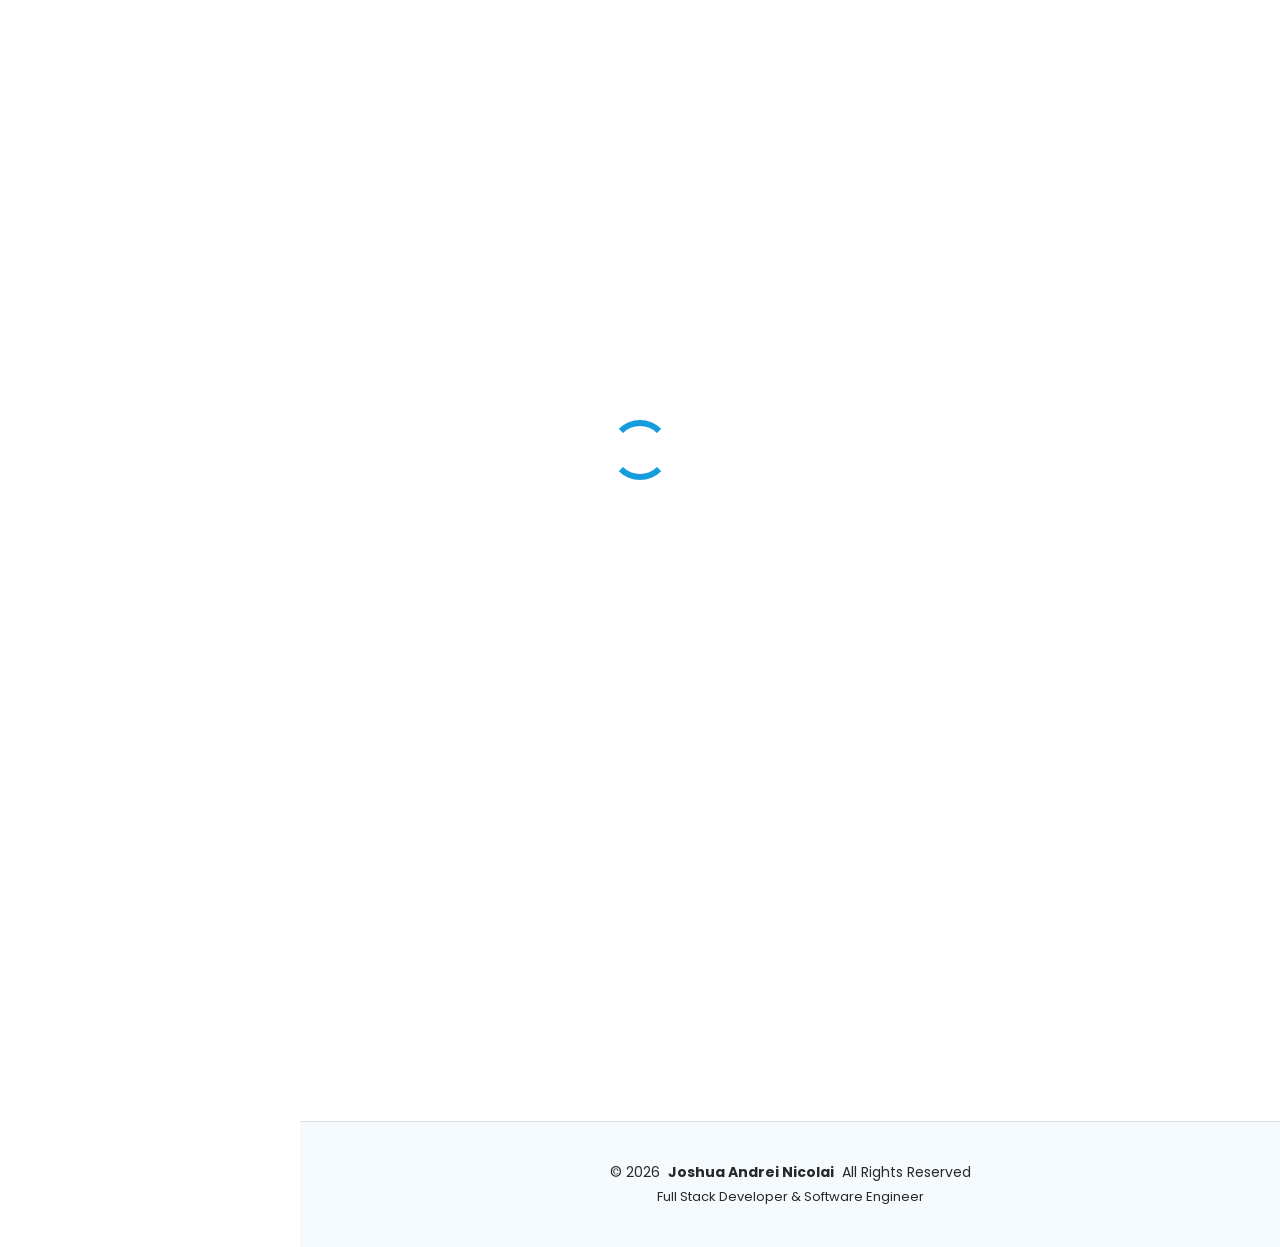
==== portfolio-details-iras.html @ b9ccacca "Adjustment for Portfolio page" ====
<!DOCTYPE html>
<html lang="en">

<head>
  <meta charset="utf-8">
  <meta content="width=device-width, initial-scale=1.0" name="viewport">
  <title>Portfolio Details - IRAS (Software Engineer)</title>
  <meta content="" name="description">
  <meta content="" name="keywords">

  <!-- Favicons -->
  <link href="Content/assets/img/favicon.png" rel="icon">
  <link href="Content/assets/img/apple-touch-icon.png" rel="apple-touch-icon">

  <!-- Fonts -->
  <link href="https://fonts.googleapis.com" rel="preconnect">
  <link href="https://fonts.gstatic.com" rel="preconnect" crossorigin>
  <link href="https://fonts.googleapis.com/css2?family=Roboto:ital,wght@0,100;0,300;0,400;0,500;0,700;0,900;1,100;1,300;1,400;1,500;1,700;1,900&family=Poppins:ital,wght@0,100;0,200;0,300;0,400;0,500;0,600;0,700;0,800;0,900;1,100;1,200;1,300;1,400;1,500;1,600;1,700;1,800;1,900&family=Raleway:ital,wght@0,100;0,200;0,300;0,400;0,500;0,600;0,700;0,800;0,900;1,100;1,200;1,300;1,400;1,500;1,600;1,700;1,800;1,900&display=swap" rel="stylesheet">

  <!-- Vendor CSS Files -->
  <link href="Content/assets/vendor/bootstrap/css/bootstrap.min.css" rel="stylesheet">
  <link href="Content/assets/vendor/bootstrap-icons/bootstrap-icons.css" rel="stylesheet">
  <link href="Content/assets/vendor/aos/aos.css" rel="stylesheet">
  <link href="Content/assets/vendor/glightbox/css/glightbox.min.css" rel="stylesheet">
  <link href="Content/assets/vendor/swiper/swiper-bundle.min.css" rel="stylesheet">

  <!-- Main CSS File -->
  <link href="Content/assets/css/main.css" rel="stylesheet">
</head>

<body class="portfolio-details-page">

  <header id="header" class="header dark-background d-flex flex-column">
    <i class="header-toggle d-xl-none bi bi-list"></i>

    <div class="profile-img">
      <img src="Content/assets/img/my-profile-img.jpg" alt="" class="img-fluid rounded-circle">
    </div>

    <a href="index.html" class="logo d-flex align-items-center justify-content-center">
      <h1 class="sitename">Joshua Dotillos</h1>
    </a>

    <div class="social-links text-center">
      <a href="https://github.com/joshuadotillos" class="github"><i class="bi bi-github"></i></a>
      <a href="https://www.linkedin.com/in/joshuadotillos/" class="linkedin"><i class="bi bi-linkedin"></i></a>
    </div>

    <nav id="navmenu" class="navmenu">
      <ul>
        <li><a href="#hero" class="active"><i class="bi bi-house navicon"></i>Home</a></li>
        <li><a href="#about"><i class="bi bi-person navicon"></i> About</a></li>
        <li><a href="#resume"><i class="bi bi-file-earmark-text navicon"></i> Resume</a></li>
        <li><a href="#portfolio"><i class="bi bi-images navicon"></i> Portfolio</a></li>
        <li><a href="#services"><i class="bi bi-hdd-stack navicon"></i> Services</a></li>
        <li><a href="#contact"><i class="bi bi-envelope navicon"></i> Contact</a></li>
      </ul>
    </nav>
  </header>

  <main class="main">

    <!-- Page Title -->
    <div class="page-title dark-background">
      <div class="container d-lg-flex justify-content-between align-items-center">
        <h1 class="mb-2 mb-lg-0">Portfolio Details</h1>
        <nav class="breadcrumbs">
          <ol>
            <li><a href="index.html">Home</a></li>
            <li class="current">Portfolio Details</li>
          </ol>
        </nav>
      </div>
    </div>
    <!-- End Page Title -->

    <!-- Portfolio Details Section -->
    <section id="portfolio-details" class="portfolio-details section">

      <div class="container" data-aos="fade-up" data-aos-delay="100">

        <div class="row gy-4">

          <div class="col-lg-8">
            <div class="portfolio-details-slider swiper init-swiper">

              <script type="application/json" class="swiper-config">
                {
                  "loop": true,
                  "speed": 600,
                  "autoplay": {
                    "delay": 5000
                  },
                  "slidesPerView": "auto",
                  "pagination": {
                    "el": ".swiper-pagination",
                    "type": "bullets",
                    "clickable": true
                  }
                }
              </script>

              <div class="swiper-wrapper align-items-center">

                <div class="swiper-slide">
                  <img src="Content/assets/img/portfolio/iras-website.png" alt="">
                </div>

                <div class="swiper-slide">
                  <img src="Content/assets/img/portfolio/iras-api.jpeg" alt="">
                </div>

              </div>
              <div class="swiper-pagination"></div>
            </div>
          </div>

          <div class="col-lg-4">
            <div class="portfolio-info" data-aos="fade-up" data-aos-delay="200">
              <h3>Project information</h3>
              <ul>
                <li><strong>Category</strong>: Backend Development</li>
                <li><strong>Client</strong>: Inland Revenue Authority of Singapore (IRAS)</li>
                <li><strong>Project date</strong>: 2026</li>
                <li><strong>Technologies</strong>: C# .NET, ASP.NET MVC, REST APIs, Postman, SQL Server, Azure</li>
                <li><strong>Role</strong>: Software Engineer</li>
              </ul>
            </div>
            <div class="portfolio-description" data-aos="fade-up" data-aos-delay="300">
              <h2>IRAS Tax Administration Platform</h2>
              <p>
                Developed and maintained backend services for the Inland Revenue Authority of Singapore (IRAS) tax administration platform. Worked primarily on C# and 
                .NET backend development, RESTful API implementation, SQL database operations, and integrations supporting enterprise application functionality.
                <br><br>
                Collaborated with developers, testers, and project stakeholders to troubleshoot issues, implement enhancements, 
                perform API testing using Postman, and deliver reliable backend services.
              </p>
            </div>
          </div>
        </div>
      </div>
    </section>
    <!-- End Portfolio Details Section -->

  </main>

  <footer id="footer" class="footer position-relative light-background">

    <div class="container">
      <div class="copyright text-center">
        <p>
          © 2026 <strong class="px-1 sitename">Joshua Andrei Nicolai</strong>
          <span>All Rights Reserved</span>
        </p>
      </div>

      <div class="credits">
        Full Stack Developer &amp; Software Engineer
      </div>
    </div>

  </footer>

  <!-- Scroll Top -->
  <a href="#" id="scroll-top" class="scroll-top d-flex align-items-center justify-content-center"><i class="bi bi-arrow-up-short"></i></a>

  <!-- Preloader -->
  <div id="preloader"></div>

  <!-- Vendor JS Files -->
  <script src="Content/assets/vendor/bootstrap/js/bootstrap.bundle.min.js"></script>
  <script src="Content/assets/vendor/php-email-form/validate.js"></script>
  <script src="Content/assets/vendor/aos/aos.js"></script>
  <script src="Content/assets/vendor/typed.js/typed.umd.js"></script>
  <script src="Content/assets/vendor/purecounter/purecounter_vanilla.js"></script>
  <script src="Content/assets/vendor/waypoints/noframework.waypoints.js"></script>
  <script src="Content/assets/vendor/glightbox/js/glightbox.min.js"></script>
  <script src="Content/assets/vendor/imagesloaded/imagesloaded.pkgd.min.js"></script>
  <script src="Content/assets/vendor/isotope-layout/isotope.pkgd.min.js"></script>
  <script src="Content/assets/vendor/swiper/swiper-bundle.min.js"></script>

  <!-- Main JS File -->
  <script src="Content/assets/js/main.js"></script>

</body>

</html>
---- Content/assets/css/main.css ----
/* Fonts */
:root {
  --default-font: "Poppins", "Roboto",  system-ui, -apple-system, "Segoe UI", Roboto, "Helvetica Neue", Arial, "Noto Sans", "Liberation Sans", sans-serif, "Apple Color Emoji", "Segoe UI Emoji", "Segoe UI Symbol", "Noto Color Emoji";
  --heading-font: "Raleway",  sans-serif;
  --nav-font: "Poppins",  sans-serif;
}

/* Root Colors */
:root { 
  --background-color: #ffffff;
  --default-color: #272829;
  --heading-color: #050d18;
  --accent-color: #149ddd;
  --surface-color: #ffffff;
  --contrast-color: #ffffff;
}

/* Nav Menu Colors */
:root {
  --nav-color: #a8a9b4;
  --nav-hover-color: #ffffff;
  --nav-mobile-background-color: #040b14;
  --nav-dropdown-background-color: #040b14;
  --nav-dropdown-color: #a8a9b4;
  --nav-dropdown-hover-color: #ffffff;
}

.light-background {
  --background-color: #f4fafd;
  --surface-color: #ffffff;
}

.dark-background {
  --background-color: #040b14;
  --default-color: #ffffff;
  --heading-color: #ffffff;
  --surface-color: #151f2b;
  --contrast-color: #ffffff;
}

/* Smooth scroll */
:root {
  scroll-behavior: smooth;
}

/*--------------------------------------------------------------
# General Styling & Shared Classes
--------------------------------------------------------------*/
body {
  color: var(--default-color);
  background-color: var(--background-color);
  font-family: var(--default-font);
}

a {
  color: var(--accent-color);
  text-decoration: none;
  transition: 0.3s;
}

a:hover {
  color: color-mix(in srgb, var(--accent-color), transparent 25%);
  text-decoration: none;
}

h1,
h2,
h3,
h4,
h5,
h6 {
  color: var(--heading-color);
  font-family: var(--heading-font);
}

/* PHP Email Form Messages
------------------------------*/
.php-email-form .error-message {
  display: none;
  background: #df1529;
  color: #ffffff;
  text-align: left;
  padding: 15px;
  margin-bottom: 24px;
  font-weight: 600;
}

.php-email-form .sent-message {
  display: none;
  color: #ffffff;
  background: #059652;
  text-align: center;
  padding: 15px;
  margin-bottom: 24px;
  font-weight: 600;
}

.php-email-form .loading {
  display: none;
  background: var(--surface-color);
  text-align: center;
  padding: 15px;
  margin-bottom: 24px;
}

.php-email-form .loading:before {
  content: "";
  display: inline-block;
  border-radius: 50%;
  width: 24px;
  height: 24px;
  margin: 0 10px -6px 0;
  border: 3px solid var(--accent-color);
  border-top-color: var(--surface-color);
  animation: php-email-form-loading 1s linear infinite;
}

@keyframes php-email-form-loading {
  0% {
    transform: rotate(0deg);
  }

  100% {
    transform: rotate(360deg);
  }
}

/*--------------------------------------------------------------
# Global Header
--------------------------------------------------------------*/
.header {
  color: var(--default-color);
  background-color: var(--background-color);
  position: fixed;
  top: 0;
  left: 0;
  bottom: 0;
  padding: 0 15px;
  width: 300px;
  transition: all ease-in-out 0.3s;
  overflow-y: auto;
  z-index: 997;
  border-right: 1px solid color-mix(in srgb, var(--default-color), transparent 90%);
}

.header .profile-img img {
  margin: 15px auto;
  display: block;
  width: 120px;
  border: 8px solid color-mix(in srgb, var(--default-color), transparent 85%);
}

.header .logo {
  line-height: 1;
  margin-bottom: 15px;
}

.header .logo img {
  max-height: 32px;
  margin-right: 8px;
}

.header .logo h1 {
  font-size: 24px;
  margin: 0;
  font-weight: 700;
  color: var(--heading-color);
}

.header .social-links {
  margin: 0 0 20px 0;
}

.header .social-links a {
  font-size: 16px;
  display: inline-flex;
  align-items: center;
  justify-content: center;
  background: color-mix(in srgb, var(--default-color), transparent 90%);
  color: var(--default-color);
  margin: 0 2px;
  border-radius: 50%;
  text-align: center;
  width: 40px;
  height: 40px;
  transition: 0.3s;
}

.header .social-links a:hover {
  color: var(--contrast-color);
  background: var(--accent-color);
}

@media (min-width: 1200px) {

  .header~main,
  .header~#footer {
    margin-left: 300px;
  }
}

@media (max-width: 1199px) {
  .header {
    left: -100%;
  }
}

.header.header-show {
  left: 0;
}

.header .header-toggle {
  color: var(--contrast-color);
  background-color: var(--accent-color);
  font-size: 22px;
  display: flex;
  align-items: center;
  justify-content: center;
  width: 40px;
  height: 40px;
  border-radius: 50%;
  cursor: pointer;
  position: fixed;
  top: 15px;
  right: 15px;
  z-index: 9999;
  transition: background-color 0.3s;
}

.header .header-toggle:hover {
  color: var(--contrast-color);
  background-color: color-mix(in srgb, var(--accent-color) 90%, white 15%);
}

/*--------------------------------------------------------------
# Navigation Menu
--------------------------------------------------------------*/
.mobile-nav-toggle {
  display: none;
}

.navmenu {
  padding: 0;
  z-index: 9997;
}

.navmenu ul {
  list-style: none;
  padding: 0 0 20px 0;
  margin: 0;
}

.navmenu a,
.navmenu a:focus {
  color: var(--nav-color);
  padding: 15px 10px;
  font-family: var(--nav-font);
  font-size: 16px;
  font-weight: 400;
  display: flex;
  align-items: center;
  white-space: nowrap;
  transition: 0.3s;
  width: 100%;
}

.navmenu a .navicon,
.navmenu a:focus .navicon {
  font-size: 20px;
  margin-right: 10px;
}

.navmenu a .toggle-dropdown,
.navmenu a:focus .toggle-dropdown {
  font-size: 12px;
  line-height: 0;
  margin-left: auto;
  width: 30px;
  height: 30px;
  display: flex;
  align-items: center;
  justify-content: center;
  border-radius: 50%;
  transition: 0.3s;
  flex-shrink: 0;
  background-color: color-mix(in srgb, var(--accent-color), transparent 90%);
}

.navmenu a .toggle-dropdown:hover,
.navmenu a:focus .toggle-dropdown:hover {
  background-color: var(--accent-color);
  color: var(--contrast-color);
}

.navmenu a:hover,
.navmenu .active,
.navmenu .active:focus {
  color: var(--nav-hover-color);
}

.navmenu a:hover .navicon,
.navmenu .active .navicon,
.navmenu .active:focus .navicon {
  color: var(--accent-color);
}

.navmenu .active .toggle-dropdown,
.navmenu .active:focus .toggle-dropdown {
  background-color: var(--accent-color);
  color: var(--contrast-color);
  transform: rotate(180deg);
}

.navmenu .dropdown {
  display: block;
}

.navmenu .dropdown a,
.navmenu .dropdown a:focus {
  color: --nav-dropdown-color;
}

.navmenu .dropdown a:hover,
.navmenu .dropdown .active,
.navmenu .dropdown .active:focus {
  color: var(--nav-dropdown-hover-color);
}

.navmenu .dropdown ul {
  position: static;
  display: none;
  z-index: 99;
  padding: 5px 10px;
  margin: 5px 10px;
  background-color: var(--nav-dropdown-background-color);
  border: 1px solid color-mix(in srgb, var(--default-color), transparent 90%);
  box-shadow: none;
  transition: all 0.5s ease-in-out;
}

.navmenu .dropdown ul ul {
  background-color: rgba(33, 37, 41, 0.1);
}

.navmenu .dropdown>.dropdown-active {
  display: block;
  background-color: rgba(33, 37, 41, 0.03);
}

/*--------------------------------------------------------------
# Global Footer
--------------------------------------------------------------*/
.footer {
  color: var(--default-color);
  background-color: var(--background-color);
  font-size: 14px;
  padding: 40px 0;
  position: relative;
  border-top: 1px solid color-mix(in srgb, var(--default-color), transparent 90%);
}

.footer .copyright p {
  margin-bottom: 0;
}

.footer .credits {
  margin-top: 4px;
  font-size: 13px;
  text-align: center;
}

/*--------------------------------------------------------------
# Preloader
--------------------------------------------------------------*/
#preloader {
  position: fixed;
  inset: 0;
  z-index: 999999;
  overflow: hidden;
  background: var(--background-color);
  transition: all 0.6s ease-out;
}

#preloader:before {
  content: "";
  position: fixed;
  top: calc(50% - 30px);
  left: calc(50% - 30px);
  border: 6px solid #ffffff;
  border-color: var(--accent-color) transparent var(--accent-color) transparent;
  border-radius: 50%;
  width: 60px;
  height: 60px;
  animation: animate-preloader 1.5s linear infinite;
}

@keyframes animate-preloader {
  0% {
    transform: rotate(0deg);
  }

  100% {
    transform: rotate(360deg);
  }
}

/*--------------------------------------------------------------
# Scroll Top Button
--------------------------------------------------------------*/
.scroll-top {
  position: fixed;
  visibility: hidden;
  opacity: 0;
  right: 15px;
  bottom: -15px;
  z-index: 99999;
  background-color: var(--accent-color);
  width: 44px;
  height: 44px;
  border-radius: 50px;
  transition: all 0.4s;
}

.scroll-top i {
  font-size: 24px;
  color: var(--contrast-color);
  line-height: 0;
}

.scroll-top:hover {
  background-color: color-mix(in srgb, var(--accent-color), transparent 20%);
  color: var(--contrast-color);
}

.scroll-top.active {
  visibility: visible;
  opacity: 1;
  bottom: 15px;
}

/*--------------------------------------------------------------
# Disable aos animation delay on mobile devices
--------------------------------------------------------------*/
@media screen and (max-width: 768px) {
  [data-aos-delay] {
    transition-delay: 0 !important;
  }
}

/*--------------------------------------------------------------
# Global Page Titles & Breadcrumbs
--------------------------------------------------------------*/
.page-title {
  color: var(--default-color);
  background-color: var(--background-color);
  padding: 25px 0;
  position: relative;
}

.page-title h1 {
  font-size: 24px;
  font-weight: 700;
}

.page-title .breadcrumbs ol {
  display: flex;
  flex-wrap: wrap;
  list-style: none;
  padding: 0;
  margin: 0;
  font-size: 14px;
  font-weight: 400;
}

.page-title .breadcrumbs ol li+li {
  padding-left: 10px;
}

.page-title .breadcrumbs ol li+li::before {
  content: "/";
  display: inline-block;
  padding-right: 10px;
  color: color-mix(in srgb, var(--default-color), transparent 70%);
}

/*--------------------------------------------------------------
# Global Sections
--------------------------------------------------------------*/
section,
.section {
  color: var(--default-color);
  background-color: var(--background-color);
  padding: 60px 0;
  overflow: clip;
}

/*--------------------------------------------------------------
# Global Section Titles
--------------------------------------------------------------*/
.section-title {
  padding-bottom: 60px;
  position: relative;
}

.section-title h2 {
  font-size: 32px;
  font-weight: 700;
  margin-bottom: 20px;
  padding-bottom: 20px;
  position: relative;
}

.section-title h2:after {
  content: "";
  position: absolute;
  display: block;
  width: 50px;
  height: 3px;
  background: var(--accent-color);
  left: 0;
  bottom: 0;
}

.section-title p {
  margin-bottom: 0;
}

/*--------------------------------------------------------------
# Hero Section
--------------------------------------------------------------*/
.hero {
  width: 100%;
  min-height: 100vh;
  position: relative;
  padding: 80px 0;
  display: flex;
  align-items: center;
  justify-content: center;
}

.hero img {
  position: absolute;
  inset: 0;
  display: block;
  width: 100%;
  height: 100%;
  object-fit: cover;
  z-index: 1;
}

.hero:before {
  content: "";
  background: color-mix(in srgb, var(--background-color), transparent 70%);
  position: absolute;
  inset: 0;
  z-index: 2;
}

.hero .container {
  position: relative;
  z-index: 3;
}

.hero h2 {
  margin: 0;
  font-size: 64px;
  font-weight: 700;
}

.hero p {
  margin: 5px 0 0 0;
  font-size: 26px;
}

.hero p span {
  letter-spacing: 1px;
  border-bottom: 2px solid var(--accent-color);
}

.hero .social-links {
  margin-top: 25px;
}

.hero .social-links a {
  font-size: 24px;
  display: inline-block;
  color: color-mix(in srgb, var(--default-color), transparent 50%);
  line-height: 1;
  margin-right: 20px;
  transition: 0.3s;
}

.hero .social-links a:hover {
  color: var(--accent-color);
}

@media (max-width: 768px) {
  .hero h2 {
    font-size: 32px;
  }

  .hero p {
    font-size: 20px;
  }
}

/*--------------------------------------------------------------
# About Section
--------------------------------------------------------------*/
.about .content h2 {
  font-weight: 700;
  font-size: 24px;
}

.about .content ul {
  list-style: none;
  padding: 0;
}

.about .content ul li {
  margin-bottom: 20px;
  display: flex;
  align-items: center;
}

.about .content ul strong {
  margin-right: 10px;
}

.about .content ul i {
  font-size: 16px;
  margin-right: 5px;
  color: var(--accent-color);
  line-height: 0;
}

/*--------------------------------------------------------------
# Stats Section
--------------------------------------------------------------*/
.stats .stats-item {
  padding: 30px;
  width: 100%;
}

.stats .stats-item i {
  color: var(--accent-color);
  display: block;
  font-size: 44px;
  float: left;
  line-height: 0;
}

.stats .stats-item .purecounter {
  color: var(--heading-color);
  font-size: 48px;
  line-height: 40px;
  display: block;
  font-weight: 700;
  margin-left: 60px;
}

.stats-item .purecounter::after {
    content: "+";
    margin-left: 2px;
}

.stats .stats-item p {
  color: color-mix(in srgb, var(--default-color), transparent 40%);
  padding: 15px 0 0 0;
  margin: 0 0 0 60px;
  font-family: var(--heading-font);
  font-size: 14px;
  font-family: 'Poppins';
}

/*--------------------------------------------------------------
# Skills Section
--------------------------------------------------------------*/
.skills .progress {
  height: 60px;
  display: block;
  background: none;
  border-radius: 0;
}

.skills .progress .skill {
  color: var(--heading-color);
  padding: 0;
  margin: 0 0 6px 0;
  text-transform: uppercase;
  display: block;
  font-weight: 600;
  font-family: var(--heading-font);
}

.skills .progress .skill .val {
  float: right;
  font-style: normal;
}

.skills .progress-bar-wrap {
  background: color-mix(in srgb, var(--default-color), transparent 90%);
  height: 10px;
}

.skills .progress-bar {
  width: 1px;
  height: 10px;
  transition: 0.9s;
  background-color: var(--accent-color);
}

/*--------------------------------------------------------------
# Resume Section
--------------------------------------------------------------*/
.resume .resume-title {
  color: var(--heading-color);
  font-size: 26px;
  font-weight: 700;
  margin-top: 20px;
  margin-bottom: 20px;
}

.resume .resume-item {
  padding: 0 0 20px 20px;
  margin-top: -2px;
  border-left: 2px solid var(--accent-color);
  position: relative;
}

.resume .resume-item h4 {
  line-height: 18px;
  font-size: 18px;
  font-weight: 600;
  text-transform: uppercase;
  color: color-mix(in srgb, var(--default-color), transparent 20%);
  margin-bottom: 10px;
}

.resume .resume-item h5 {
  font-size: 16px;
  padding: 5px 15px;
  display: inline-block;
  font-weight: 600;
  margin-bottom: 10px;
}

.resume .resume-item ul {
  padding-left: 20px;
}

.resume .resume-item ul li {
  padding-bottom: 10px;
}

.resume .resume-item:last-child {
  padding-bottom: 0;
}

.resume .resume-item::before {
  content: "";
  position: absolute;
  width: 16px;
  height: 16px;
  border-radius: 50px;
  left: -9px;
  top: 0;
  background: var(--background-color);
  border: 2px solid var(--accent-color);
}

/*--------------------------------------------------------------
# Portfolio Section
--------------------------------------------------------------*/
.portfolio .portfolio-filters {
  padding: 0;
  margin: 0 auto 20px auto;
  list-style: none;
  text-align: center;
}

.portfolio .portfolio-filters li {
  cursor: pointer;
  display: inline-block;
  padding: 0;
  font-size: 14px;
  font-weight: 400;
  margin: 0 10px;
  line-height: 1;
  text-transform: uppercase;
  margin-bottom: 10px;
  transition: all 0.3s ease-in-out;
}

.portfolio .portfolio-filters li:hover,
.portfolio .portfolio-filters li.filter-active {
  color: var(--accent-color);
}

.portfolio .portfolio-filters li:first-child {
  margin-left: 0;
}

.portfolio .portfolio-filters li:last-child {
  margin-right: 0;
}

@media (max-width: 575px) {
  .portfolio .portfolio-filters li {
    font-size: 14px;
    margin: 0 5px;
  }
}

.portfolio .portfolio-content {
  position: relative;
  overflow: hidden;
}

.portfolio .portfolio-content img {
  transition: 0.3s;
}

.portfolio .portfolio-content .portfolio-info {
  opacity: 0;
  position: absolute;
  inset: 0;
  z-index: 3;
  transition: all ease-in-out 0.3s;
  background: rgba(0, 0, 0, 0.6);
  padding: 15px;
}

.portfolio .portfolio-content .portfolio-info h4 {
  font-size: 14px;
  padding: 5px 10px;
  font-weight: 400;
  color: #ffffff;
  display: inline-block;
  background-color: var(--accent-color);
  font-family: 'Poppins';
}

.portfolio .portfolio-content .portfolio-info p {
  position: absolute;
  bottom: 10px;
  text-align: center;
  display: inline-block;
  left: 0;
  right: 0;
  font-size: 16px;
  font-weight: 600;
  color: rgba(255, 255, 255, 0.8);
}

.portfolio .portfolio-content .portfolio-info .preview-link,
.portfolio .portfolio-content .portfolio-info .details-link {
  position: absolute;
  left: calc(50% - 40px);
  font-size: 26px;
  top: calc(50% - 14px);
  color: #fff;
  transition: 0.3s;
  line-height: 1.2;
}

.portfolio .portfolio-content .portfolio-info .preview-link:hover,
.portfolio .portfolio-content .portfolio-info .details-link:hover {
  color: var(--accent-color);
}

.portfolio .portfolio-content .portfolio-info .details-link {
  left: 50%;
  font-size: 34px;
  line-height: 0;
}

.portfolio .portfolio-content:hover .portfolio-info {
  opacity: 1;
}

.portfolio .portfolio-content:hover img {
  transform: scale(1.1);
}

.glightbox-clean .gslide-title{
  font-family: 'Poppins';
}

/*--------------------------------------------------------------
# Services Section
--------------------------------------------------------------*/
.services .service-item {
  position: relative;
}

.services .service-item .icon {
  background: var(--accent-color);
  display: flex;
  align-items: center;
  justify-content: center;
  width: 54px;
  height: 54px;
  border-radius: 50%;
  transition: 0.5s;
  border: 1px solid var(--accent-color);
  margin-right: 20px;
}

.services .service-item .icon i {
  color: var(--contrast-color);
  font-size: 24px;
  line-height: 0;
}

.services .service-item:hover .icon {
  background: var(--surface-color);
}

.services .service-item:hover .icon i {
  color: var(--accent-color);
}

.services .service-item .title {
  font-weight: 700;
  margin-bottom: 15px;
  font-size: 18px;
}

.services .service-item .title a {
  color: var(--heading-color);
}

.services .service-item .title a:hover {
  color: var(--accent-color);
}

.services .service-item .description {
  line-height: 24px;
  font-size: 14px;
}

/*--------------------------------------------------------------
# Testimonials Section
--------------------------------------------------------------*/
.testimonials .testimonials-carousel,
.testimonials .testimonials-slider {
  overflow: hidden;
}

.testimonials .testimonial-item {
  box-sizing: content-box;
  text-align: center;
  min-height: 320px;
}

.testimonials .testimonial-item .testimonial-img {
  width: 90px;
  border-radius: 50%;
  margin: 0 auto;
}

.testimonials .testimonial-item h3 {
  font-size: 18px;
  font-weight: bold;
  margin: 10px 0 5px 0;
}

.testimonials .testimonial-item h4 {
  font-size: 14px;
  color: color-mix(in srgb, var(--default-color), transparent 20%);
  margin: 0;
}

.testimonials .testimonial-item .quote-icon-left,
.testimonials .testimonial-item .quote-icon-right {
  color: color-mix(in srgb, var(--accent-color), transparent 40%);
  font-size: 26px;
  line-height: 0;
}

.testimonials .testimonial-item .quote-icon-left {
  display: inline-block;
  left: -5px;
  position: relative;
}

.testimonials .testimonial-item .quote-icon-right {
  display: inline-block;
  right: -5px;
  position: relative;
  top: 10px;
  transform: scale(-1, -1);
}

.testimonials .testimonial-item p {
  font-style: italic;
  margin: 0 15px 15px 15px;
  padding: 20px;
  background-color: var(--surface-color);
  position: relative;
  margin-bottom: 35px;
  border-radius: 6px;
  box-shadow: 0px 2px 15px rgba(0, 0, 0, 0.1);
}

.testimonials .testimonial-item p::after {
  content: "";
  width: 0;
  height: 0;
  border-top: 20px solid var(--surface-color);
  border-right: 20px solid transparent;
  border-left: 20px solid transparent;
  position: absolute;
  bottom: -20px;
  left: calc(50% - 20px);
}

.testimonials .swiper-wrapper {
  height: auto;
}

.testimonials .swiper-pagination {
  margin-top: 40px;
  position: relative;
}

.testimonials .swiper-pagination .swiper-pagination-bullet {
  width: 12px;
  height: 12px;
  background-color: var(--background-color);
  opacity: 1;
  border: 1px solid var(--accent-color);
}

.testimonials .swiper-pagination .swiper-pagination-bullet-active {
  background-color: var(--accent-color);
}

/*--------------------------------------------------------------
# Contact Section
--------------------------------------------------------------*/
.contact .info-wrap {
  background-color: var(--surface-color);
  box-shadow: 0px 0px 20px rgba(0, 0, 0, 0.1);
  padding: 30px;
}

@media (max-width: 575px) {
  .contact .info-wrap {
    padding: 20px;
  }
}

.contact .info-item {
  margin-bottom: 40px;
}

.contact .info-item i {
  font-size: 20px;
  color: var(--accent-color);
  background: color-mix(in srgb, var(--accent-color), transparent 92%);
  width: 44px;
  height: 44px;
  display: flex;
  justify-content: center;
  align-items: center;
  border-radius: 50px;
  transition: all 0.3s ease-in-out;
  margin-right: 15px;
}

.contact .info-item h3 {
  padding: 0;
  font-size: 18px;
  font-weight: 700;
  margin-bottom: 5px;
}

.contact .info-item p {
  padding: 0;
  margin-bottom: 0;
  font-size: 14px;
}

.contact .info-item:hover i {
  background: var(--accent-color);
  color: var(--contrast-color);
}

.contact .php-email-form {
  background-color: var(--surface-color);
  height: 100%;
  padding: 30px;
  box-shadow: 0px 0px 20px rgba(0, 0, 0, 0.1);
}

@media (max-width: 575px) {
  .contact .php-email-form {
    padding: 20px;
  }
}

.contact .php-email-form input[type=text],
.contact .php-email-form input[type=email],
.contact .php-email-form textarea {
  font-size: 14px;
  padding: 10px 15px;
  box-shadow: none;
  border-radius: 0;
  color: var(--default-color);
  background-color: var(--surface-color);
  border-color: color-mix(in srgb, var(--default-color), transparent 80%);
}

.contact .php-email-form input[type=text]:focus,
.contact .php-email-form input[type=email]:focus,
.contact .php-email-form textarea:focus {
  border-color: var(--accent-color);
}

.contact .php-email-form input[type=text]::placeholder,
.contact .php-email-form input[type=email]::placeholder,
.contact .php-email-form textarea::placeholder {
  color: color-mix(in srgb, var(--default-color), transparent 70%);
}

.contact .php-email-form button[type=submit] {
  color: var(--contrast-color);
  background: var(--accent-color);
  border: 0;
  padding: 10px 30px;
  transition: 0.4s;
  border-radius: 50px;
}

.contact .php-email-form button[type=submit]:hover {
  background: color-mix(in srgb, var(--accent-color), transparent 25%);
}

/*--------------------------------------------------------------
# Portfolio Details Section
--------------------------------------------------------------*/
.portfolio-details .portfolio-details-slider img {
  width: 100%;
}

.portfolio-details .portfolio-details-slider .swiper-pagination {
  margin-top: 20px;
  position: relative;
}

.portfolio-details .portfolio-details-slider .swiper-pagination .swiper-pagination-bullet {
  width: 12px;
  height: 12px;
  background-color: color-mix(in srgb, var(--default-color), transparent 85%);
  opacity: 1;
}

.portfolio-details .portfolio-details-slider .swiper-pagination .swiper-pagination-bullet-active {
  background-color: var(--accent-color);
}

.portfolio-details .portfolio-info {
  padding: 30px;
  box-shadow: 0px 0 30px rgba(0, 0, 0, 0.1);
}

.portfolio-details .portfolio-info h3 {
  font-size: 22px;
  font-weight: 700;
  margin-bottom: 20px;
  padding-bottom: 20px;
  border-bottom: 1px solid color-mix(in srgb, var(--default-color), transparent 85%);
}

.portfolio-details .portfolio-info ul {
  list-style: none;
  padding: 0;
  font-size: 15px;
}

.portfolio-details .portfolio-info ul li+li {
  margin-top: 10px;
}

.portfolio-details .portfolio-description {
  padding-top: 30px;
}

.portfolio-details .portfolio-description h2 {
  font-size: 26px;
  font-weight: 700;
  margin-bottom: 20px;
}

.portfolio-details .portfolio-description p {
  padding: 0;
  color: color-mix(in srgb, var(--default-color), transparent 30%);
}

/*--------------------------------------------------------------
# Service Details Section
--------------------------------------------------------------*/
.service-details .services-list {
  padding: 10px 30px;
  border: 1px solid color-mix(in srgb, var(--default-color), transparent 90%);
  margin-bottom: 20px;
}

.service-details .services-list a {
  display: block;
  line-height: 1;
  padding: 8px 0 8px 15px;
  border-left: 3px solid color-mix(in srgb, var(--default-color), transparent 70%);
  margin: 20px 0;
  color: color-mix(in srgb, var(--default-color), transparent 20%);
  transition: 0.3s;
}

.service-details .services-list a.active {
  color: var(--heading-color);
  font-weight: 700;
  border-color: var(--accent-color);
}

.service-details .services-list a:hover {
  border-color: var(--accent-color);
}

.service-details .services-img {
  margin-bottom: 20px;
}

.service-details h3 {
  font-size: 26px;
  font-weight: 700;
}

.service-details h4 {
  font-size: 20px;
  font-weight: 700;
}

.service-details p {
  font-size: 15px;
}

.service-details ul {
  list-style: none;
  padding: 0;
  font-size: 15px;
}

.service-details ul li {
  padding: 5px 0;
  display: flex;
  align-items: center;
}

.service-details ul i {
  font-size: 20px;
  margin-right: 8px;
  color: var(--accent-color);
}

/*--------------------------------------------------------------
# Mobile Responsive Section
--------------------------------------------------------------*/

@media (max-width: 768px) {
  .hero img {
    object-position: 75% center;
  }

  section, .section {
    padding: 0;
  }

  .section-title{
    padding-top: 20px;
  }

  .stats{
    padding-bottom: 20px;
  }

  .stats .stats-item {
    padding: 5px;
  }

  .stats .stats-item .purecounter {
    font-size: 36px;
  }
}
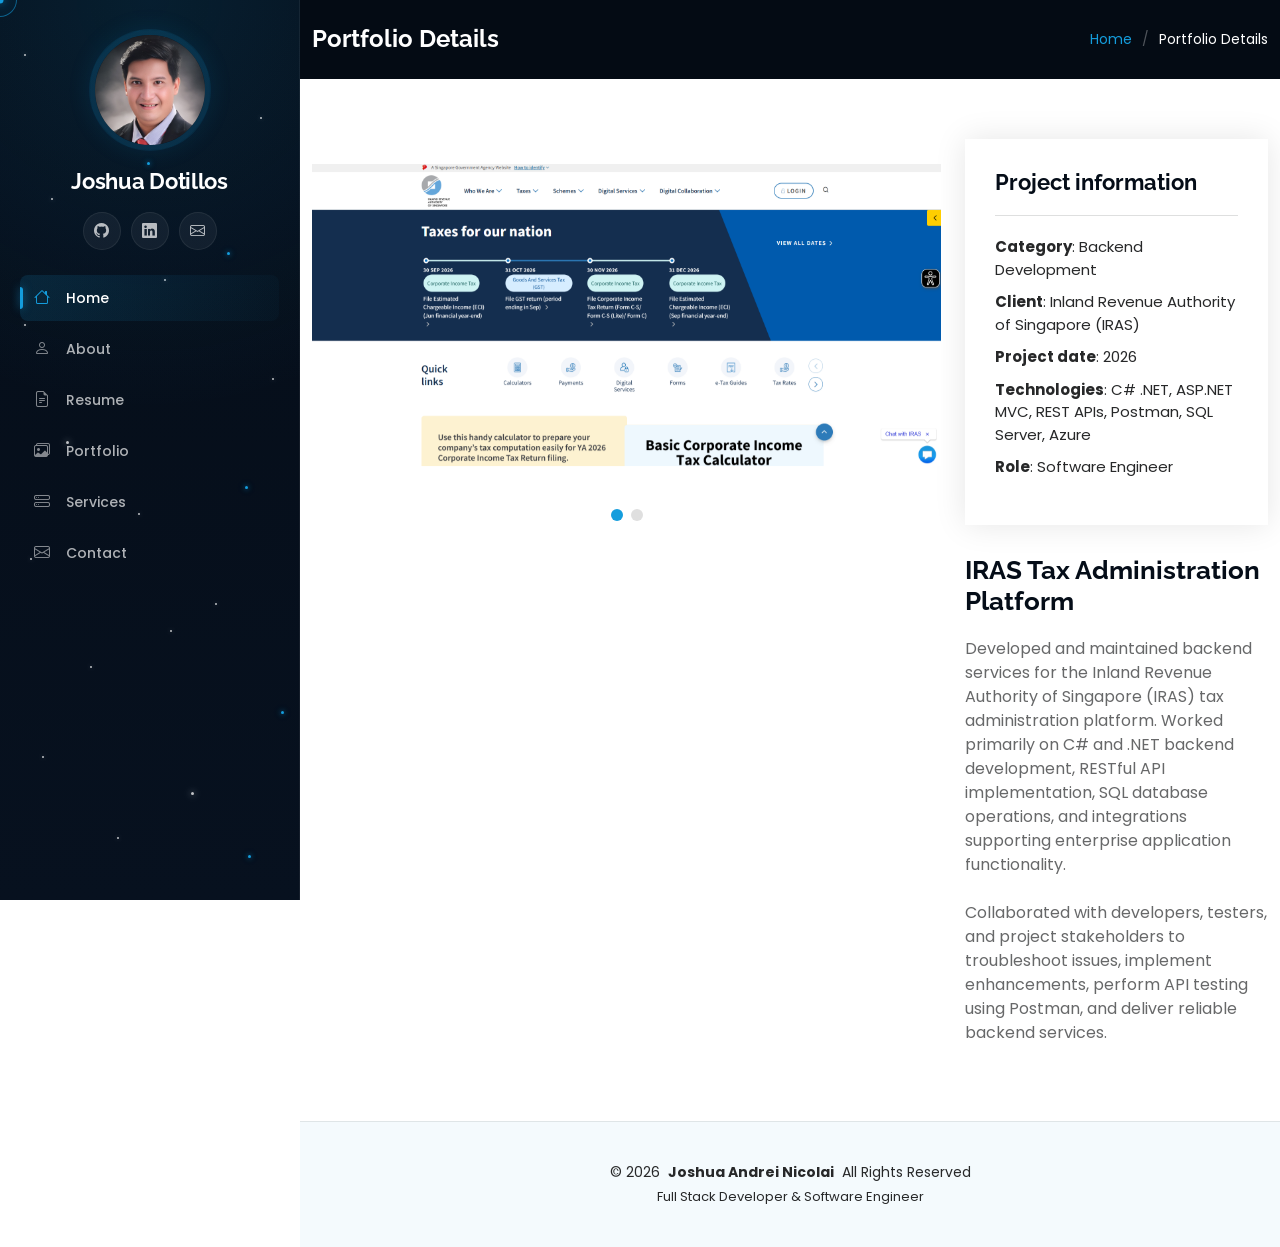
==== commit 762a352a: "Fixed the Portfolio Details part" ====
--- a/portfolio-details-iras.html
+++ b/portfolio-details-iras.html
@@ -15,7 +15,9 @@
   <!-- Fonts -->
   <link href="https://fonts.googleapis.com" rel="preconnect">
   <link href="https://fonts.gstatic.com" rel="preconnect" crossorigin>
-  <link href="https://fonts.googleapis.com/css2?family=Roboto:ital,wght@0,100;0,300;0,400;0,500;0,700;0,900;1,100;1,300;1,400;1,500;1,700;1,900&family=Poppins:ital,wght@0,100;0,200;0,300;0,400;0,500;0,600;0,700;0,800;0,900;1,100;1,200;1,300;1,400;1,500;1,600;1,700;1,800;1,900&family=Raleway:ital,wght@0,100;0,200;0,300;0,400;0,500;0,600;0,700;0,800;0,900;1,100;1,200;1,300;1,400;1,500;1,600;1,700;1,800;1,900&display=swap" rel="stylesheet">
+  <link
+    href="https://fonts.googleapis.com/css2?family=Roboto:ital,wght@0,100;0,300;0,400;0,500;0,700;0,900;1,100;1,300;1,400;1,500;1,700;1,900&family=Poppins:ital,wght@0,100;0,200;0,300;0,400;0,500;0,600;0,700;0,800;0,900;1,100;1,200;1,300;1,400;1,500;1,600;1,700;1,800;1,900&family=Raleway:ital,wght@0,100;0,200;0,300;0,400;0,500;0,600;0,700;0,800;0,900;1,100;1,200;1,300;1,400;1,500;1,600;1,700;1,800;1,900&display=swap"
+    rel="stylesheet">
 
   <!-- Vendor CSS Files -->
   <link href="Content/assets/vendor/bootstrap/css/bootstrap.min.css" rel="stylesheet">
@@ -31,34 +33,110 @@
 <body class="portfolio-details-page">
 
   <header id="header" class="header dark-background d-flex flex-column">
-    <i class="header-toggle d-xl-none bi bi-list"></i>
-
-    <div class="profile-img">
-      <img src="Content/assets/img/my-profile-img.jpg" alt="" class="img-fluid rounded-circle">
+
+        <!-- Stargazing background -->
+        <div class="star-field" aria-hidden="true">
+            <span class="star star-1"></span>
+            <span class="star star-2"></span>
+            <span class="star star-3"></span>
+            <span class="star star-4"></span>
+            <span class="star star-5"></span>
+            <span class="star star-6"></span>
+            <span class="star star-7"></span>
+            <span class="star star-8"></span>
+            <span class="star star-9"></span>
+            <span class="star star-10"></span>
+            <span class="star star-11"></span>
+            <span class="star star-12"></span>
+            <span class="star star-13"></span>
+            <span class="star star-14"></span>
+            <span class="star star-15"></span>
+            <span class="star star-16"></span>
+            <span class="star star-17"></span>
+            <span class="star star-18"></span>
+            <span class="star star-19"></span>
+            <span class="star star-20"></span>
+        </div>
+
+        <!-- Header content -->
+        <div class="header-content">
+            <i class="header-toggle d-xl-none bi bi-list"></i>
+            <div class="profile-img">
+                <img src="Content/assets/img/my-profile-img.jpg" alt="Joshua Dotillos" class="img-fluid rounded-circle">
+            </div>
+
+            <a href="index.html" class="logo d-flex align-items-center justify-content-center">
+                <h1 class="sitename">Joshua Dotillos</h1>
+            </a>
+
+            <div class="social-links text-center">
+                <a href="https://github.com/joshuadotillos" class="github" aria-label="GitHub">
+                    <i class="bi bi-github"></i>
+                </a>
+
+                <a href="https://www.linkedin.com/in/joshuadotillos/" class="linkedin" aria-label="LinkedIn">
+                    <i class="bi bi-linkedin"></i>
+                </a>
+
+                <a href="mailto:dotillos.joshuandreinicolai@gmail.com" class="email" aria-label="Email">
+                    <i class="bi bi-envelope"></i>
+                </a>
+            </div>
+
+            <nav id="navmenu" class="navmenu">
+                <ul>
+                    <li>
+                        <a href="https://joshuadotillos.github.io/Website/#hero" class="active">
+                            <i class="bi bi-house navicon"></i>
+                            <span>Home</span>
+                        </a>
+                    </li>
+
+                    <li>
+                        <a href="https://joshuadotillos.github.io/Website/#about">
+                            <i class="bi bi-person navicon"></i>
+                            <span>About</span>
+                        </a>
+                    </li>
+
+                    <li>
+                        <a href="https://joshuadotillos.github.io/Website/#resume">
+                            <i class="bi bi-file-earmark-text navicon"></i>
+                            <span>Resume</span>
+                        </a>
+                    </li>
+
+                    <li>
+                        <a href="https://joshuadotillos.github.io/Website/#portfolio">
+                            <i class="bi bi-images navicon"></i>
+                            <span>Portfolio</span>
+                        </a>
+                    </li>
+
+                    <li>
+                        <a href="https://joshuadotillos.github.io/Website/#services">
+                            <i class="bi bi-hdd-stack navicon"></i>
+                            <span>Services</span>
+                        </a>
+                    </li>
+
+                    <li>
+                        <a href="https://joshuadotillos.github.io/Website/#contact">
+                            <i class="bi bi-envelope navicon"></i>
+                            <span>Contact</span>
+                        </a>
+                    </li>
+                </ul>
+            </nav>
+        </div>
+    </header>
+
+  <main class="main">
+
+    <div class="custom-cursor">
+      <div class="cursor-dot"></div>
+      <div class="cursor-ring"></div>
     </div>
-
-    <a href="index.html" class="logo d-flex align-items-center justify-content-center">
-      <h1 class="sitename">Joshua Dotillos</h1>
-    </a>
-
-    <div class="social-links text-center">
-      <a href="https://github.com/joshuadotillos" class="github"><i class="bi bi-github"></i></a>
-      <a href="https://www.linkedin.com/in/joshuadotillos/" class="linkedin"><i class="bi bi-linkedin"></i></a>
-    </div>
-
-    <nav id="navmenu" class="navmenu">
-      <ul>
-        <li><a href="#hero" class="active"><i class="bi bi-house navicon"></i>Home</a></li>
-        <li><a href="#about"><i class="bi bi-person navicon"></i> About</a></li>
-        <li><a href="#resume"><i class="bi bi-file-earmark-text navicon"></i> Resume</a></li>
-        <li><a href="#portfolio"><i class="bi bi-images navicon"></i> Portfolio</a></li>
-        <li><a href="#services"><i class="bi bi-hdd-stack navicon"></i> Services</a></li>
-        <li><a href="#contact"><i class="bi bi-envelope navicon"></i> Contact</a></li>
-      </ul>
-    </nav>
-  </header>
-
-  <main class="main">
 
     <!-- Page Title -->
     <div class="page-title dark-background">
@@ -129,10 +207,13 @@
             <div class="portfolio-description" data-aos="fade-up" data-aos-delay="300">
               <h2>IRAS Tax Administration Platform</h2>
               <p>
-                Developed and maintained backend services for the Inland Revenue Authority of Singapore (IRAS) tax administration platform. Worked primarily on C# and 
-                .NET backend development, RESTful API implementation, SQL database operations, and integrations supporting enterprise application functionality.
+                Developed and maintained backend services for the Inland Revenue Authority of Singapore (IRAS) tax
+                administration platform. Worked primarily on C# and
+                .NET backend development, RESTful API implementation, SQL database operations, and integrations
+                supporting enterprise application functionality.
                 <br><br>
-                Collaborated with developers, testers, and project stakeholders to troubleshoot issues, implement enhancements, 
+                Collaborated with developers, testers, and project stakeholders to troubleshoot issues, implement
+                enhancements,
                 perform API testing using Postman, and deliver reliable backend services.
               </p>
             </div>
@@ -162,7 +243,8 @@
   </footer>
 
   <!-- Scroll Top -->
-  <a href="#" id="scroll-top" class="scroll-top d-flex align-items-center justify-content-center"><i class="bi bi-arrow-up-short"></i></a>
+  <a href="#" id="scroll-top" class="scroll-top d-flex align-items-center justify-content-center"><i
+      class="bi bi-arrow-up-short"></i></a>
 
   <!-- Preloader -->
   <div id="preloader"></div>
--- a/Content/assets/css/main.css
+++ b/Content/assets/css/main.css
@@ -1,12 +1,12 @@
 /* Fonts */
 :root {
-  --default-font: "Poppins", "Roboto",  system-ui, -apple-system, "Segoe UI", Roboto, "Helvetica Neue", Arial, "Noto Sans", "Liberation Sans", sans-serif, "Apple Color Emoji", "Segoe UI Emoji", "Segoe UI Symbol", "Noto Color Emoji";
-  --heading-font: "Raleway",  sans-serif;
-  --nav-font: "Poppins",  sans-serif;
+  --default-font: "Poppins", "Roboto", system-ui, -apple-system, "Segoe UI", Roboto, "Helvetica Neue", Arial, "Noto Sans", "Liberation Sans", sans-serif, "Apple Color Emoji", "Segoe UI Emoji", "Segoe UI Symbol", "Noto Color Emoji";
+  --heading-font: "Raleway", sans-serif;
+  --nav-font: "Poppins", sans-serif;
 }
 
 /* Root Colors */
-:root { 
+:root {
   --background-color: #ffffff;
   --default-color: #272829;
   --heading-color: #050d18;
@@ -129,89 +129,353 @@
 # Global Header
 --------------------------------------------------------------*/
 .header {
-  color: var(--default-color);
-  background-color: var(--background-color);
+  color: #ffffff;
+  background: radial-gradient(circle at 50% 0%, rgba(20, 157, 221, 0.12), transparent 45%), linear-gradient(180deg, #050d18 0%, #07111f 100%);
   position: fixed;
   top: 0;
   left: 0;
   bottom: 0;
-  padding: 0 15px;
   width: 300px;
+  padding: 25px 20px;
   transition: all ease-in-out 0.3s;
   overflow-y: auto;
+  overflow-x: hidden;
   z-index: 997;
-  border-right: 1px solid color-mix(in srgb, var(--default-color), transparent 90%);
+  border-right: 1px solid rgba(255, 255, 255, 0.06);
+  box-shadow: px 0 35px rgba(0, 0, 0, 0.12);
+}
+
+.header-content {
+  position: relative;
+  width: 100%;
+  height: 100%;
+  display: flex;
+  flex-direction: column;
+  z-index: 2;
+}
+
+.star-field {
+  position: absolute;
+  inset: 0;
+  width: 100%;
+  height: 100%;
+  pointer-events: none;
+  overflow: hidden;
+  z-index: 0;
+}
+
+.star {
+  position: absolute;
+  width: 2px;
+  height: 2px;
+  border-radius: 50%;
+  background: rgba(255, 255, 255, 0.75);
+  box-shadow: 0 0 5px rgba(255, 255, 255, 0.35);
+  animation: starTwinkle 4s ease-in-out infinite;
+}
+
+.star:nth-child(4n) {
+  width: 3px;
+  height: 3px;
+  background: #149ddd;
+  box-shadow: 0 0 5px rgba(20, 157, 221, 0.85), 0 0 12px rgba(20, 157, 221, 0.30);
+}
+
+.star:nth-child(7n) {
+  width: 3px;
+  height: 3px;
+
+  box-shadow: 0 0 7px rgba(255, 255, 255, 0.70), 0 0 14px rgba(255, 255, 255, 0.20);
+}
+
+.star-1 {
+  top: 6%;
+  left: 8%;
+  animation-delay: 0s;
+}
+
+.star-2 {
+  top: 13%;
+  left: 87%;
+  animation-delay: 1.2s;
+}
+
+.star-3 {
+  top: 22%;
+  left: 17%;
+  animation-delay: 2.1s;
+}
+
+.star-4 {
+  top: 28%;
+  left: 76%;
+  animation-delay: 0.7s;
+}
+
+.star-5 {
+  top: 36%;
+  left: 8%;
+  animation-delay: 1.8s;
+}
+
+.star-6 {
+  top: 42%;
+  left: 91%;
+  animation-delay: 2.8s;
+}
+
+.star-7 {
+  top: 49%;
+  left: 22%;
+  animation-delay: 0.4s;
+}
+
+.star-8 {
+  top: 54%;
+  left: 82%;
+  animation-delay: 1.5s;
+}
+
+.star-9 {
+  top: 62%;
+  left: 10%;
+  animation-delay: 3s;
+}
+
+.star-10 {
+  top: 67%;
+  left: 72%;
+  animation-delay: 0.9s;
+}
+
+.star-11 {
+  top: 74%;
+  left: 30%;
+  animation-delay: 2.3s;
+}
+
+.star-12 {
+  top: 79%;
+  left: 94%;
+  animation-delay: 1.1s;
+}
+
+.star-13 {
+  top: 84%;
+  left: 14%;
+  animation-delay: 3.4s;
+}
+
+.star-14 {
+  top: 88%;
+  left: 64%;
+  animation-delay: 1.7s;
+}
+
+.star-15 {
+  top: 93%;
+  left: 39%;
+  animation-delay: 2.7s;
+}
+
+.star-16 {
+  top: 18%;
+  left: 49%;
+  animation-delay: 2s;
+}
+
+.star-17 {
+  top: 31%;
+  left: 55%;
+  animation-delay: 1.4s;
+}
+
+.star-18 {
+  top: 57%;
+  left: 46%;
+  animation-delay: 3.1s;
+}
+
+.star-19 {
+  top: 70%;
+  left: 57%;
+  animation-delay: 0.8s;
+}
+
+.star-20 {
+  top: 95%;
+  left: 83%;
+  animation-delay: 2.6s;
+}
+
+@keyframes starTwinkle {
+
+  0%, 100% {
+    opacity: 0.20;
+    transform: scale(0.7);
+  }
+
+  50% {
+    opacity: 0.95;
+    transform: scale(1.25);
+  }
+}
+
+.header .profile-img {
+  position: relative;
+  z-index: 2;
 }
 
 .header .profile-img img {
-  margin: 15px auto;
+  margin: 5px auto 18px;
   display: block;
   width: 120px;
-  border: 8px solid color-mix(in srgb, var(--default-color), transparent 85%);
+  height: 120px;
+  object-fit: cover;
+  border: 5px solid rgba(20, 157, 221, 0.18);
+  box-shadow: 0 0 0 1px rgba(20, 157, 221, 0.10), 0 0 25px rgba(20, 157, 221, 0.12);
+  transition: transform 0.4s ease, border-color 0.4s ease, box-shadow 0.4s ease;
+}
+
+.header .profile-img img:hover {
+  transform: scale(1.03);
+  border-color: rgba(20, 157, 221, 0.55);
+  box-shadow: 0 0 0 1px rgba(20, 157, 221, 0.15), 0 0 30px rgba(20, 157, 221, 0.22);
 }
 
 .header .logo {
   line-height: 1;
-  margin-bottom: 15px;
-}
-
-.header .logo img {
-  max-height: 32px;
-  margin-right: 8px;
+  margin-bottom: 18px;
+  position: relative;
+  z-index: 2;
+  text-decoration: none;
 }
 
 .header .logo h1 {
-  font-size: 24px;
+  font-size: 22px;
   margin: 0;
   font-weight: 700;
-  color: var(--heading-color);
+  color: #ffffff;
+  letter-spacing: -0.3px;
+  transition: color 0.3s ease, text-shadow 0.3s ease;
+}
+
+.header .logo:hover h1 {
+  color: #149ddd;
+  text-shadow: 0 0 12px rgba(20, 157, 221, 0.25);
 }
 
 .header .social-links {
-  margin: 0 0 20px 0;
+  margin: 0 0 25px 0;
+  position: relative;
+  z-index: 2;
 }
 
 .header .social-links a {
-  font-size: 16px;
+  font-size: 15px;
   display: inline-flex;
   align-items: center;
   justify-content: center;
-  background: color-mix(in srgb, var(--default-color), transparent 90%);
-  color: var(--default-color);
-  margin: 0 2px;
+  width: 38px;
+  height: 38px;
+  margin: 0 3px;
+  color: rgba(255, 255, 255, 0.70);
+  background: rgba(255, 255, 255, 0.05);
+  border: 1px solid rgba(255, 255, 255, 0.07);
   border-radius: 50%;
   text-align: center;
-  width: 40px;
-  height: 40px;
-  transition: 0.3s;
+  text-decoration: none;
+  transition: color 0.3s ease, background 0.3s ease, border-color 0.3s ease, transform 0.3s ease, box-shadow 0.3s ease;
 }
 
 .header .social-links a:hover {
-  color: var(--contrast-color);
-  background: var(--accent-color);
-}
-
-@media (min-width: 1200px) {
-
-  .header~main,
-  .header~#footer {
-    margin-left: 300px;
-  }
-}
-
-@media (max-width: 1199px) {
-  .header {
-    left: -100%;
-  }
-}
-
-.header.header-show {
+  color: #ffffff;
+  background: #149ddd;
+  border-color: #149ddd;
+  transform: translateY(-2px);
+  box-shadow: 0 0 12px rgba(20, 157, 221, 0.45), 0 0 25px rgba(20, 157, 221, 0.15);
+}
+
+/*--------------------------------------------------------------
+# Navigation Menu
+--------------------------------------------------------------*/
+.header .navmenu {
+  position: relative;
+  z-index: 2;
+  width: 100%;
+}
+
+.header .navmenu ul {
+  margin: 0;
+  padding: 0;
+  list-style: none;
+  display: flex;
+  flex-direction: column;
+  gap: 5px;
+}
+
+.header .navmenu li {
+  position: relative;
+}
+
+.header .navmenu a {
+  position: relative;
+  display: flex;
+  align-items: center;
+  gap: 12px;
+  width: 100%;
+  padding: 11px 14px;
+  color: rgba(255, 255, 255, 0.68);
+  font-size: 14px;
+  font-weight: 500;
+  text-decoration: none;
+  border-radius: 8px;
+  transition: color 0.3s ease, background 0.3s ease, transform 0.3s ease;
+}
+
+.header .navmenu a .navicon {
+  width: 20px;
+  font-size: 16px;
+  color: rgba(255, 255, 255, 0.50);
+  transition: color 0.3s ease, transform 0.3s ease;
+}
+
+.header .navmenu a:hover {
+  color: #ffffff;
+  background: rgba(20, 157, 221, 0.07);
+  transform: translateX(3px);
+}
+
+.header .navmenu a:hover .navicon {
+  color: #149ddd;
+  transform: scale(1.08);
+}
+
+.header .navmenu a.active {
+  color: #ffffff;
+  background: linear-gradient(90deg, rgba(20, 157, 221, 0.14), rgba(20, 157, 221, 0.03));
+}
+
+.header .navmenu a.active .navicon {
+  color: #149ddd;
+}
+
+.header .navmenu a.active::before {
+  content: "";
+  position: absolute;
   left: 0;
+  top: 50%;
+  width: 3px;
+  height: 22px;
+  transform: translateY(-50%);
+  border-radius: 0 5px 5px 0;
+  background: #149ddd;
+  box-shadow: 0 0 8px rgba(20, 157, 221, 0.65);
 }
 
 .header .header-toggle {
-  color: var(--contrast-color);
-  background-color: var(--accent-color);
+  color: #ffffff;
+  background-color: #149ddd;
   font-size: 22px;
   display: flex;
   align-items: center;
@@ -224,127 +488,49 @@
   top: 15px;
   right: 15px;
   z-index: 9999;
-  transition: background-color 0.3s;
+  transition: background-color 0.3s ease, transform 0.3s ease, box-shadow 0.3s ease;
 }
 
 .header .header-toggle:hover {
-  color: var(--contrast-color);
-  background-color: color-mix(in srgb, var(--accent-color) 90%, white 15%);
-}
-
-/*--------------------------------------------------------------
-# Navigation Menu
---------------------------------------------------------------*/
-.mobile-nav-toggle {
-  display: none;
-}
-
-.navmenu {
-  padding: 0;
-  z-index: 9997;
-}
-
-.navmenu ul {
-  list-style: none;
-  padding: 0 0 20px 0;
-  margin: 0;
-}
-
-.navmenu a,
-.navmenu a:focus {
-  color: var(--nav-color);
-  padding: 15px 10px;
-  font-family: var(--nav-font);
-  font-size: 16px;
-  font-weight: 400;
-  display: flex;
-  align-items: center;
-  white-space: nowrap;
-  transition: 0.3s;
-  width: 100%;
-}
-
-.navmenu a .navicon,
-.navmenu a:focus .navicon {
-  font-size: 20px;
-  margin-right: 10px;
-}
-
-.navmenu a .toggle-dropdown,
-.navmenu a:focus .toggle-dropdown {
-  font-size: 12px;
-  line-height: 0;
-  margin-left: auto;
-  width: 30px;
-  height: 30px;
-  display: flex;
-  align-items: center;
-  justify-content: center;
-  border-radius: 50%;
-  transition: 0.3s;
-  flex-shrink: 0;
-  background-color: color-mix(in srgb, var(--accent-color), transparent 90%);
-}
-
-.navmenu a .toggle-dropdown:hover,
-.navmenu a:focus .toggle-dropdown:hover {
-  background-color: var(--accent-color);
-  color: var(--contrast-color);
-}
-
-.navmenu a:hover,
-.navmenu .active,
-.navmenu .active:focus {
-  color: var(--nav-hover-color);
-}
-
-.navmenu a:hover .navicon,
-.navmenu .active .navicon,
-.navmenu .active:focus .navicon {
-  color: var(--accent-color);
-}
-
-.navmenu .active .toggle-dropdown,
-.navmenu .active:focus .toggle-dropdown {
-  background-color: var(--accent-color);
-  color: var(--contrast-color);
-  transform: rotate(180deg);
-}
-
-.navmenu .dropdown {
-  display: block;
-}
-
-.navmenu .dropdown a,
-.navmenu .dropdown a:focus {
-  color: --nav-dropdown-color;
-}
-
-.navmenu .dropdown a:hover,
-.navmenu .dropdown .active,
-.navmenu .dropdown .active:focus {
-  color: var(--nav-dropdown-hover-color);
-}
-
-.navmenu .dropdown ul {
-  position: static;
-  display: none;
-  z-index: 99;
-  padding: 5px 10px;
-  margin: 5px 10px;
-  background-color: var(--nav-dropdown-background-color);
-  border: 1px solid color-mix(in srgb, var(--default-color), transparent 90%);
-  box-shadow: none;
-  transition: all 0.5s ease-in-out;
-}
-
-.navmenu .dropdown ul ul {
-  background-color: rgba(33, 37, 41, 0.1);
-}
-
-.navmenu .dropdown>.dropdown-active {
-  display: block;
-  background-color: rgba(33, 37, 41, 0.03);
+  color: #ffffff;
+  background-color: #20a9e5;
+  transform: scale(1.05);
+  box-shadow: 0 0 15px rgba(20, 157, 221, 0.40);
+}
+
+@media (min-width: 1200px) {
+  .header~main, .header~#footer {
+    margin-left: 300px;
+  }
+}
+
+@media (prefers-reduced-motion: reduce) {
+  .star {
+    animation: none;
+    opacity: 0.5;
+  }
+
+  .header .profile-img img, .header .social-links a, .header .navmenu a, .header .navmenu a .navicon, .header .logo h1 {
+    transition: none;
+  }
+}
+
+.header::-webkit-scrollbar {
+  width: 5px;
+}
+
+.header::-webkit-scrollbar-track {
+  background: transparent;
+}
+
+.header::-webkit-scrollbar-thumb {
+  background: rgba(20, 157, 221, 0.25);
+
+  border-radius: 10px;
+}
+
+.header::-webkit-scrollbar-thumb:hover {
+  background: rgba(20, 157, 221, 0.50);
 }
 
 /*--------------------------------------------------------------
@@ -486,12 +672,19 @@
 /*--------------------------------------------------------------
 # Global Sections
 --------------------------------------------------------------*/
-section,
-.section {
+section, .section {
   color: var(--default-color);
   background-color: var(--background-color);
   padding: 60px 0;
   overflow: clip;
+}
+
+.less-padding {
+  padding: 30px 0 !important;
+}
+
+.less-padding-bottom {
+  padding-bottom: 30px !important;
 }
 
 /*--------------------------------------------------------------
@@ -526,6 +719,482 @@
 }
 
 /*--------------------------------------------------------------
+# Intro Page Lock
+--------------------------------------------------------------*/
+
+html.intro-active, body.intro-active {
+    overflow: hidden !important;
+    height: 100%;
+}
+
+.portfolio-intro {
+    position: fixed;
+    inset: 0;
+    width: 100%;
+    height: 100dvh;
+    z-index: 99999;
+    pointer-events: auto;
+    touch-action: none;
+    overflow: hidden;
+}
+
+body.intro-active > *:not(#portfolio-intro) {
+    pointer-events: none;
+}
+
+.portfolio-intro.intro-exit {
+    pointer-events: none;
+    opacity: 0;
+    visibility: hidden;
+}
+
+/*--------------------------------------------------------------
+# Portfolio Intro
+--------------------------------------------------------------*/
+.portfolio-intro {
+    position: fixed;
+    inset: 0;
+    width: 100%;
+    height: 100vh;
+    height: 100dvh;
+    display: flex;
+    align-items: center;
+    justify-content: center;
+    background: radial-gradient(circle at 50% 45%, rgba(20, 157, 221, 0.12), transparent 32%),radial-gradient(circle at 20% 80%, rgba(20, 157, 221, 0.045), transparent 28%), linear-gradient(180deg, #030913 0%, #040b14 50%, #07111f 100%);
+    z-index: 99999;
+    opacity: 1;
+    visibility: visible;
+    overflow: hidden;
+    transition: opacity 1.2s ease, visibility 1.2s ease;
+}
+
+.portfolio-intro.intro-exit {
+    opacity: 0;
+    visibility: hidden;
+    pointer-events: none;
+}
+
+.intro-glow {
+    position: absolute;
+    top: 50%;
+    left: 50%;
+    width: 650px;
+    height: 650px;
+    transform: translate(-50%, -50%);
+    background: radial-gradient(circle, rgba(20, 157, 221, 0.055) 0%, rgba(20, 157, 221, 0.025) 30%, transparent 70%);
+    pointer-events: none;
+}
+
+.intro-stars {
+    position: absolute;
+    inset: 0;
+    width: 100%;
+    height: 100%;
+    pointer-events: none;
+}
+
+.intro-star {
+    position: absolute;
+    width: 2px;
+    height: 2px;
+    border-radius: 50%;
+    background: rgba(255, 255, 255, 0.75);
+    box-shadow: 0 0 5px rgba(255, 255, 255, 0.35);
+    animation: introStarTwinkle 4s ease-in-out infinite;
+}
+
+.intro-star:nth-child(4n) {
+    width: 3px;
+    height: 3px;
+    background: #149ddd;
+    box-shadow: 0 0 8px rgba(20, 157, 221, 0.8), 0 0 18px rgba(20, 157, 221, 0.25);
+}
+
+.intro-star-1 {
+    top: 8%;
+    left: 8%;
+    animation-delay: 0.2s;
+}
+
+.intro-star-2 {
+    top: 17%;
+    left: 22%;
+    animation-delay: 1.1s;
+}
+
+.intro-star-3 {
+    top: 10%;
+    left: 46%;
+    animation-delay: 2.1s;
+}
+
+.intro-star-4 {
+    top: 20%;
+    left: 72%;
+    animation-delay: 0.6s;
+}
+
+.intro-star-5 {
+    top: 30%;
+    left: 91%;
+    animation-delay: 1.8s;
+}
+
+.intro-star-6 {
+    top: 44%;
+    left: 11%;
+    animation-delay: 2.4s;
+}
+
+.intro-star-7 {
+    top: 38%;
+    left: 34%;
+    animation-delay: 0.9s;
+}
+
+.intro-star-8 {
+    top: 52%;
+    left: 63%;
+    animation-delay: 1.5s;
+}
+
+.intro-star-9 {
+    top: 61%;
+    left: 85%;
+    animation-delay: 2.6s;
+}
+
+.intro-star-10 {
+    top: 71%;
+    left: 17%;
+    animation-delay: 0.5s;
+}
+
+.intro-star-11 {
+    top: 76%;
+    left: 40%;
+    animation-delay: 1.9s;
+}
+
+.intro-star-12 {
+    top: 68%;
+    left: 69%;
+    animation-delay: 2.8s;
+}
+
+.intro-star-13 {
+    top: 85%;
+    left: 93%;
+    animation-delay: 1.2s;
+}
+
+.intro-star-14 {
+    top: 91%;
+    left: 29%;
+    animation-delay: 2.2s;
+}
+
+.intro-star-15 {
+    top: 25%;
+    left: 56%;
+    animation-delay: 0.8s;
+}
+
+.intro-star-16 {
+    top: 56%;
+    left: 48%;
+    animation-delay: 1.6s;
+}
+
+.intro-star-17 {
+    top: 14%;
+    left: 94%;
+    animation-delay: 2.5s;
+}
+
+.intro-star-18 {
+    top: 82%;
+    left: 57%;
+    animation-delay: 0.4s;
+}
+
+.intro-star-19 {
+    top: 43%;
+    left: 77%;
+    animation-delay: 1.8s;
+}
+
+.intro-star-20 {
+    top: 94%;
+    left: 7%;
+    animation-delay: 2.9s;
+}
+
+.intro-star-21 {
+    top: 6%;
+    left: 64%;
+    animation-delay: 1.3s;
+}
+
+.intro-star-22 {
+    top: 34%;
+    left: 5%;
+    animation-delay: 2.4s;
+}
+
+.intro-star-23 {
+    top: 63%;
+    left: 30%;
+    animation-delay: 0.7s;
+}
+
+.intro-star-24 {
+    top: 88%;
+    left: 76%;
+    animation-delay: 2.1s;
+}
+
+@keyframes introStarTwinkle {
+    0%, 100% {
+        opacity: 0.15;
+        transform: scale(0.7);
+    }
+
+    50% {
+        opacity: 1;
+        transform: scale(1.35);
+    }
+}
+
+.intro-content {
+    position: relative;
+    z-index: 10;
+    display: flex;
+    flex-direction: column;
+    align-items: center;
+    text-align: center;
+    color: #ffffff;
+    animation: introContentIn 1.2s ease forwards;
+}
+
+.intro-symbol {
+    margin-bottom: 18px;
+    color: #149ddd;
+    font-size: 24px;
+    line-height: 1;
+    text-shadow: 0 0 10px rgba(20, 157, 221, 0.7), 0 0 30px rgba(20, 157, 221, 0.25);
+    animation: introSymbolPulse 3s ease-in-out infinite;
+}
+
+.intro-welcome {
+    margin-bottom: 10px;
+    font-size: 12px;
+    font-weight: 500;
+    letter-spacing: 3px;
+    text-transform: uppercase;
+    color: rgba(255, 255, 255, 0.55);
+}
+
+.intro-content h1 {
+    margin: 0;
+    font-size: clamp(38px, 6vw, 64px);
+    line-height: 1.1;
+    font-weight: 700;
+    letter-spacing: -1.5px;
+    color: #ffffff;
+    text-shadow: 0 0 25px rgba(20, 157, 221, 0.10);
+}
+
+.intro-content p {
+    margin: 14px 0 32px;
+    font-size: 15px;
+    letter-spacing: 1.5px;
+    color: rgba(255, 255, 255, 0.58);
+}
+
+.explore-button {
+    position: relative;
+    display: inline-flex;
+    align-items: center;
+    justify-content: center;
+    gap: 10px;
+    min-width: 190px;
+    padding: 13px 22px;
+    border: 1px solid rgba(20, 157, 221, 0.45);
+    border-radius: 50px;
+    background: linear-gradient( 135deg, rgba(20, 157, 221, 0.12), rgba(20, 157, 221, 0.04));
+    color: #ffffff;
+    font-family: inherit;
+    font-size: 14px;
+    font-weight: 500;
+    letter-spacing: 0.3px;
+    cursor: pointer;
+    box-shadow: 0 0 0 rgba(20, 157, 221, 0), inset 0 0 20px rgba(20, 157, 221, 0.025);
+    backdrop-filter: blur(8px);
+    transition: transform 0.3s ease, border-color 0.3s ease, background 0.3s ease, box-shadow 0.3s ease;
+}
+
+.explore-button:hover {
+    transform: translateY(-3px);
+    border-color: rgba(20, 157, 221, 0.85);
+    background: linear-gradient(135deg, rgba(20, 157, 221, 0.20), rgba(20, 157, 221, 0.07));
+    box-shadow: 0 8px 30px rgba(20, 157, 221, 0.12), 0 0 25px rgba(20, 157, 221, 0.08);
+}
+
+.explore-button:active {
+    transform: translateY(-1px) scale(0.98);
+}
+
+.button-star {
+    color: #149ddd;
+    font-size: 12px;
+    text-shadow: 0 0 8px rgba(20, 157, 221, 0.8);
+    transition: transform 0.3s ease, text-shadow 0.3s ease;
+}
+
+.explore-button:hover .button-star {
+    transform: rotate(25deg) scale(1.2);
+    text-shadow: 0 0 10px rgba(20, 157, 221, 1), 0 0 20px rgba(20, 157, 221, 0.4);
+}
+
+.button-arrow {
+    opacity: 0.55;
+    transform: translateX(0);
+    transition: transform 0.3s ease, opacity 0.3s ease;
+}
+
+.explore-button:hover .button-arrow {
+    opacity: 1;
+    transform: translateX(4px);
+}
+
+.cursor-star-trail {
+    position: fixed;
+    inset: 0;
+    pointer-events: none;
+    z-index: 20;
+    overflow: hidden;
+}
+
+
+.cursor-star {
+    position: absolute;
+    width: 4px;
+    height: 4px;
+    border-radius: 50%;
+    background: #149ddd;
+    box-shadow: 0 0 6px rgba(20, 157, 221, 0.9), 0 0 14px rgba(20, 157, 221, 0.35);
+    pointer-events: none;
+    animation: cursorStarFade 800ms ease-out forwards;
+}
+
+
+.cursor-star.white {
+    width: 3px;
+    height: 3px;
+    background: rgba(255, 255, 255, 0.95);
+    box-shadow: 0 0 6px rgba(255, 255, 255, 0.7);
+}
+
+
+@keyframes cursorStarFade {
+    0% {
+        opacity: 0;
+        transform: translate(-50%, -50%) scale(0.2);
+    }
+
+    20% {
+        opacity: 1;
+    }
+
+    100% {
+        opacity: 0;
+        transform:translate(calc(-50% + var(--drift-x)), calc(-50% + var(--drift-y))) scale(0);
+    }
+}
+
+.star-burst {
+    position: fixed;
+    inset: 0;
+    pointer-events: none;
+    z-index: 30;
+    overflow: hidden;
+}
+
+
+.burst-star {
+    position: absolute;
+    left: var(--x);
+    top: var(--y);
+    color: #149ddd;
+    font-size: var(--size);
+    line-height: 1;
+    opacity: 0;
+    text-shadow:0 0 8px rgba(20, 157, 221, 0.9), 0 0 20px rgba(20, 157, 221, 0.4);
+    animation: burstStar 900ms ease-out forwards;
+}
+
+
+@keyframes burstStar {
+    0% {
+        opacity: 1;
+        transform: translate(-50%, -50%) scale(0.2);
+    }
+
+    70% {
+        opacity: 0.8;
+    }
+
+    100% {
+        opacity: 0;
+        transform: translate(calc(-50% + var(--move-x)), calc(-50% + var(--move-y))) scale(1.4);
+    }
+}
+
+@keyframes introContentIn {
+    0% {
+        opacity: 0;
+        transform: translateY(18px);
+    }
+
+    100% {
+        opacity: 1;
+        transform: translateY(0);
+    }
+}
+
+
+@keyframes introSymbolPulse {
+    0%, 100% {
+        opacity: 0.45;
+        transform: scale(0.9);
+    }
+
+    50% {
+        opacity: 1;
+        transform: scale(1.12);
+    }
+}
+
+@media (prefers-reduced-motion: reduce) {
+    .portfolio-intro {
+        transition: opacity 0.3s ease;
+    }
+
+    .intro-content, .intro-symbol, .intro-star {
+        animation: none;
+    }
+
+    .cursor-star, .burst-star {
+        animation-duration: 300ms;
+    }
+
+    .explore-button {
+        transition: none;
+    }
+}
+
+/*--------------------------------------------------------------
 # Hero Section
 --------------------------------------------------------------*/
 .hero {
@@ -660,8 +1329,8 @@
 }
 
 .stats-item .purecounter::after {
-    content: "+";
-    margin-left: 2px;
+  content: "+";
+  margin-left: 2px;
 }
 
 .stats .stats-item p {
@@ -698,16 +1367,99 @@
   font-style: normal;
 }
 
+.skills .skill {
+  display: flex;
+  justify-content: space-between;
+  align-items: center;
+  margin-bottom: 9px;
+}
+
+.skills .skill span {
+  font-size: .75rem;
+  font-weight: 500;
+  color: var(--heading-color);
+}
+
+.skills .skill .val {
+  font-size: .75rem;
+  font-style: normal;
+  font-weight: 600;
+}
+
+/* Progress background */
 .skills .progress-bar-wrap {
-  background: color-mix(in srgb, var(--default-color), transparent 90%);
+  position: relative;
+  height: 9px;
+  overflow: hidden;
+  border-radius: 50px;
+
+  background: color-mix(in srgb, var(--default-color), transparent 92%);
+}
+
+.skills .progress-bar {
+  position: relative;
+  width: 1px;
+  height: 9px;
+  border-radius: 50px;
+  background: linear-gradient(90deg, #0d8ac7 0%, #149ddd 35%, #35afe7 50%, #149ddd 65%, #0d8ac7 100%);
+  background-size: 200% 100%;
+  background-position: 0% 50%;
+  transition: width 1.2s cubic-bezier(0.22, 1, 0.36, 1);
+  box-shadow: 0 2px 8px rgba(20, 157, 221, 0.28);
+  animation: skillGradient 4s ease-in-out infinite;
+  overflow: hidden;
+}
+
+@keyframes skillGradient {
+  0% {
+    background-position: 0% 50%;
+  }
+
+  50% {
+    background-position: 100% 50%;
+  }
+
+  100% {
+    background-position: 0% 50%;
+  }
+}
+
+.skills .progress-bar::after {
+  content: "";
+  position: absolute;
+  top: 0;
+  left: -60%;
+  width: 50%;
+  height: 100%;
+  background: linear-gradient(90deg, transparent, rgba(255, 255, 255, 0.35), transparent);
+  animation: skillShine 3s ease-in-out infinite;
+}
+
+@keyframes skillShine {
+  0% {
+    left: -60%;
+  }
+
+  50% {
+    left: 110%;
+  }
+
+  100% {
+    left: 110%;
+  }
+}
+
+.skills .progress-bar::before {
+  content: "";
+  position: absolute;
+  right: 0;
+  top: 50%;
+  width: 10px;
   height: 10px;
-}
-
-.skills .progress-bar {
-  width: 1px;
-  height: 10px;
-  transition: 0.9s;
-  background-color: var(--accent-color);
+  transform: translateY(-50%);
+  border-radius: 50%;
+  background: #fff;
+  box-shadow: 0 0 6px rgba(20, 157, 221, 0.8), 0 0 12px rgba(20, 157, 221, 0.45);
 }
 
 /*--------------------------------------------------------------
@@ -883,7 +1635,7 @@
   transform: scale(1.1);
 }
 
-.glightbox-clean .gslide-title{
+.glightbox-clean .gslide-title {
   font-family: 'Poppins';
 }
 
@@ -1265,23 +2017,349 @@
 }
 
 /*--------------------------------------------------------------
+# Button Styles Section
+--------------------------------------------------------------*/
+
+.btn-radius {
+  border-radius: 100px !important;
+}
+
+.btn-import {
+  font-size: 13px;
+  font-weight: bold;
+  letter-spacing: 1px;
+  border-radius: 2px;
+  padding: 13px 28px;
+  text-shadow: 1px 1px 1px rgba(0, 0, 0, 0.14);
+  text-transform: uppercase;
+  box-shadow: 0 4px 9px 0 rgba(0, 0, 0, 0.2);
+}
+
+.btn-sm {
+  font-size: 11px;
+  font-weight: 600;
+  padding: 11px 25px;
+}
+
+.btn-lg {
+  padding: 18px 49px;
+}
+
+.btn-xs {
+  font-size: 10px;
+  padding: 8px 14px;
+}
+
+.btn-primary-import {
+  background: #149ddd;
+  background: -moz-linear-gradient(-45deg, #149ddd 0%, #4aaee3 25%, #6bbbe8 50%, #5aaee0 70%, #149ddd 100%);
+  background: -webkit-linear-gradient(-45deg, #149ddd 0%, #4aaee3 25%, #6bbbe8 50%, #5aaee0 70%, #149ddd 100%);
+  background: linear-gradient(-45deg, #149ddd 0%, #4aaee3 25%, #6bbbe8 50%, #5aaee0 70%, #149ddd 100%);
+  filter: progid:DXImageTransform.Microsoft.gradient(startColorstr='#5a7ce2', endColorstr='#575cdb', GradientType=1);
+  background-size: 400% 400%;
+  -webkit-animation: AnimationName 3s ease infinite;
+  -moz-animation: AnimationName 3s ease infinite;
+  animation: AnimationName 3s ease infinite;
+  -webkit-animation: AnimationName 3s ease infinite;
+  -moz-animation: AnimationName 3s ease infinite;
+  animation: AnimationName 3s ease infinite;
+  border: medium none;
+  color: white;
+}
+
+.btn-primary-import:hover {
+  color: white;
+}
+
+.btn-secondary-import {
+  background: #797b7f;
+  background: -moz-linear-gradient(-45deg, #797b7f 0%, #b5b8bf 50%, #8e9397 51%, #8e9397 71%, #828589 100%);
+  background: -webkit-linear-gradient(-45deg, #797b7f 0%, #b5b8bf 50%, #8e9397 51%, #8e9397 71%, #828589 100%);
+  background: linear-gradient(135deg, #797b7f 0%, #b5b8bf 50%, #8e9397 51%, #8e9397 71%, #828589 100%);
+  filter: progid:DXImageTransform.Microsoft.gradient(startColorstr='#797b7f', endColorstr='#828589', GradientType=1);
+  background-size: 400% 400%;
+  -webkit-animation: AnimationName 3s ease infinite;
+  -moz-animation: AnimationName 3s ease infinite;
+  animation: AnimationName 3s ease infinite;
+  -webkit-animation: AnimationName 3s ease infinite;
+  -moz-animation: AnimationName 3s ease infinite;
+  animation: AnimationName 3s ease infinite;
+  border: medium none;
+}
+
+.btn-success {
+  background: #05ac50;
+  background: -moz-linear-gradient(-45deg, #05ac50 0%, #21dd72 50%, #05c44e 51%, #05ac50 71%, #05ac50 100%);
+  background: -webkit-linear-gradient(-45deg, #05ac50 0%, #21dd72 50%, #05c44e 51%, #05ac50 71%, #05ac50 100%);
+  background: linear-gradient(135deg, #05ac50 0%, #21dd72 50%, #05c44e 51%, #05ac50 71%, #05ac50 100%);
+  filter: progid:DXImageTransform.Microsoft.gradient(startColorstr='#05ac50', endColorstr='#05ac50', GradientType=1);
+  background-size: 400% 400%;
+  -webkit-animation: AnimationName 3s ease infinite;
+  -moz-animation: AnimationName 3s ease infinite;
+  animation: AnimationName 3s ease infinite;
+  -webkit-animation: AnimationName 3s ease infinite;
+  -moz-animation: AnimationName 3s ease infinite;
+  animation: AnimationName 3s ease infinite;
+  border: medium none;
+}
+
+.btn-danger {
+  background: #e81216;
+  background: -moz-linear-gradient(-45deg, #e81216 0%, #f45355 50%, #f6290c 51%, #ed0e11 71%, #fc1b21 100%);
+  background: -webkit-linear-gradient(-45deg, #e81216 0%, #f45355 50%, #f6290c 51%, #ed0e11 71%, #fc1b21 100%);
+  background: linear-gradient(135deg, #e81216 0%, #f45355 50%, #f6290c 51%, #ed0e11 71%, #fc1b21 100%);
+  filter: progid:DXImageTransform.Microsoft.gradient(startColorstr='#e81216', endColorstr='#fc1b21', GradientType=1);
+  background-size: 400% 400%;
+  -webkit-animation: AnimationName 3s ease infinite;
+  -moz-animation: AnimationName 3s ease infinite;
+  animation: AnimationName 3s ease infinite;
+  -webkit-animation: AnimationName 3s ease infinite;
+  -moz-animation: AnimationName 3s ease infinite;
+  animation: AnimationName 3s ease infinite;
+  border: medium none;
+}
+
+.btn-warning {
+  background: #e5ae09;
+  background: -moz-linear-gradient(-45deg, #e5ae09 0%, #ffd044 50%, #ffc107 51%, #fc9014 71%, #f1890b 100%);
+  background: -webkit-linear-gradient(-45deg, #e5ae09 0%, #ffd044 50%, #ffc107 51%, #fc9014 71%, #f1890b 100%);
+  background: linear-gradient(135deg, #e5ae09 0%, #ffd044 50%, #ffc107 51%, #fc9014 71%, #f1890b 100%);
+  filter: progid:DXImageTransform.Microsoft.gradient(startColorstr='#e5ae09', endColorstr='#f1890b', GradientType=1);
+  background-size: 400% 400%;
+  -webkit-animation: AnimationName 3s ease infinite;
+  -moz-animation: AnimationName 3s ease infinite;
+  animation: AnimationName 3s ease infinite;
+  -webkit-animation: AnimationName 3s ease infinite;
+  -moz-animation: AnimationName 3s ease infinite;
+  animation: AnimationName 3s ease infinite;
+  border: medium none;
+  color: #fff !important;
+}
+
+.btn-info {
+  background: #01a8c1;
+  background: -moz-linear-gradient(-45deg, #01a8c1 0%, #2adbf7 50%, #00b5d1 51%, #0aafc9 71%, #0599b1 100%);
+  background: -webkit-linear-gradient(-45deg, #01a8c1 0%, #2adbf7 50%, #00b5d1 51%, #0aafc9 71%, #0599b1 100%);
+  background: linear-gradient(135deg, #01a8c1 0%, #2adbf7 50%, #00b5d1 51%, #0aafc9 71%, #0599b1 100%);
+  filter: progid:DXImageTransform.Microsoft.gradient(startColorstr='#01a8c1', endColorstr='#0599b1', GradientType=1);
+  background-size: 400% 400%;
+  -webkit-animation: AnimationName 3s ease infinite;
+  -moz-animation: AnimationName 3s ease infinite;
+  animation: AnimationName 3s ease infinite;
+  -webkit-animation: AnimationName 3s ease infinite;
+  -moz-animation: AnimationName 3s ease infinite;
+  animation: AnimationName 3s ease infinite;
+  border: medium none;
+}
+
+.btn-light {
+  background: #f2f2f2;
+  background: -moz-linear-gradient(-45deg, #f2f2f2 0%, #dddddd 50%, #ffffff 51%, #ffffff 71%, #f6f8fb 100%);
+  background: -webkit-linear-gradient(-45deg, #f2f2f2 0%, #dddddd 50%, #ffffff 51%, #ffffff 71%, #f6f8fb 100%);
+  background: linear-gradient(135deg, #f2f2f2 0%, #dddddd 50%, #ffffff 51%, #ffffff 71%, #f6f8fb 100%);
+  filter: progid:DXImageTransform.Microsoft.gradient(startColorstr='#f2f2f2', endColorstr='#f6f8fb', GradientType=1);
+  color: #3f345f !important;
+  background-size: 400% 400%;
+  -webkit-animation: AnimationName 3s ease infinite;
+  -moz-animation: AnimationName 3s ease infinite;
+  animation: AnimationName 3s ease infinite;
+  -webkit-animation: AnimationName 3s ease infinite;
+  -moz-animation: AnimationName 3s ease infinite;
+  animation: AnimationName 3s ease infinite;
+  border: medium none;
+}
+
+.btn-dark {
+  background: #343a40;
+  background: -moz-linear-gradient(-45deg, #343a40 0%, #667584 50%, #4e5256 51%, #242a30 71%, #343a40 100%);
+  background: -webkit-linear-gradient(-45deg, #343a40 0%, #667584 50%, #4e5256 51%, #242a30 71%, #343a40 100%);
+  background: linear-gradient(135deg, #343a40 0%, #667584 50%, #4e5256 51%, #242a30 71%, #343a40 100%);
+  filter: progid:DXImageTransform.Microsoft.gradient(startColorstr='#343a40', endColorstr='#343a40', GradientType=1);
+  background-size: 400% 400%;
+  -webkit-animation: AnimationName 3s ease infinite;
+  -moz-animation: AnimationName 3s ease infinite;
+  animation: AnimationName 3s ease infinite;
+  -webkit-animation: AnimationName 3s ease infinite;
+  -moz-animation: AnimationName 3s ease infinite;
+  animation: AnimationName 3s ease infinite;
+  border: medium none;
+}
+
+@-webkit-keyframes AnimationName {
+  0% {
+    background-position: 0% 31%
+  }
+
+  50% {
+    background-position: 100% 70%
+  }
+
+  100% {
+    background-position: 0% 31%
+  }
+}
+
+@-moz-keyframes AnimationName {
+  0% {
+    background-position: 0% 31%
+  }
+
+  50% {
+    background-position: 100% 70%
+  }
+
+  100% {
+    background-position: 0% 31%
+  }
+}
+
+@keyframes AnimationName {
+  0% {
+    background-position: 0% 31%
+  }
+
+  50% {
+    background-position: 100% 70%
+  }
+
+  100% {
+    background-position: 0% 31%
+  }
+}
+
+/*--------------------------------------------------------------
+# Custom Cursor
+--------------------------------------------------------------*/
+
+.custom-cursor {
+  position: fixed;
+  inset: 0;
+  pointer-events: none;
+  z-index: 100001 !important;
+}
+
+.cursor-dot, .cursor-ring {
+  position: fixed;
+  top: 0;
+  left: 0;
+  pointer-events: none;
+  border-radius: 50%;
+  transform: translate(-50%, -50%);
+}
+
+.cursor-dot {
+  width: 7px;
+  height: 7px;
+  background: #149ddd;
+  box-shadow: 0 0 8px rgba(20, 157, 221, 0.6), 0 0 16px rgba(20, 157, 221, 0.25);
+}
+
+.cursor-ring {
+  width: 34px;
+  height: 34px;
+  border: 1px solid rgba(20, 157, 221, 0.55);
+  background: rgba(20, 157, 221, 0.04);
+  transition: width 0.3s cubic-bezier(0.22, 1, 0.36, 1), height 0.3s cubic-bezier(0.22, 1, 0.36, 1), background 0.3s ease, border-color 0.3s ease;
+}
+
+.cursor-ring.hover {
+  width: 50px;
+  height: 50px;
+  background: rgba(20, 157, 221, 0.08);
+  border-color: rgba(20, 157, 221, 0.75);
+}
+
+.cursor-ring.button-hover {
+  width: 64px;
+  height: 64px;
+  background: rgba(20, 157, 221, 0.12);
+  border-color: rgba(20, 157, 221, 0.9);
+  box-shadow: 0 0 15px rgba(20, 157, 221, 0.20);
+}
+
+@media (hover: hover) and (pointer: fine) {
+  body {
+    cursor: none;
+  }
+
+  a, button, input, textarea, select, .btn, li {
+    cursor: none !important;
+  }
+}
+
+@media (hover: none), (pointer: coarse) {
+  .custom-cursor {
+    display: none;
+  }
+}
+
+@media (prefers-reduced-motion: reduce) {
+  .custom-cursor {
+    display: none;
+  }
+}
+
+/*--------------------------------------------------------------
 # Mobile Responsive Section
 --------------------------------------------------------------*/
 
+@media (max-width: 1199px) {
+  .header {
+    left: -100%;
+    width: 300px;
+    transition: left 0.3s ease;
+  }
+
+  .header.header-show {
+    left: 0;
+  }
+
+  .header .header-toggle {
+    display: flex;
+  }
+}
+
+@media (max-width: 1199px) {
+  .header .navmenu {
+    overflow-y: auto;
+  }
+}
+
 @media (max-width: 768px) {
+  p {
+    font-size: 14px;
+  }
+
   .hero img {
     object-position: 75% center;
   }
 
+  .resume.section {
+    padding: 20px 0px;
+  }
+
+  .btn-import {
+    font-size: 12px;
+    padding: 10px 20px;
+  }
+
   section, .section {
     padding: 0;
   }
 
-  .section-title{
+  .img-fluid{
+    max-width: 50%;
+  }
+
+  .section-title {
     padding-top: 20px;
   }
 
-  .stats{
+  .resume-bottom {
+    padding-bottom: 20px;
+  }
+
+  .stats {
     padding-bottom: 20px;
   }
 
@@ -1292,4 +2370,64 @@
   .stats .stats-item .purecounter {
     font-size: 36px;
   }
+
+  li {
+    font-size: 14px;
+  }
+}
+
+@media (max-width: 575px) {
+  .header {
+    width: 280px;
+    padding: 20px 15px;
+  }
+
+  .header .profile-img img {
+    width: 105px;
+    height: 105px;
+  }
+
+  .header .logo h1 {
+    font-size: 20px;
+  }
+
+  .header .social-links {
+    margin-bottom: 20px;
+  }
+
+  .header .navmenu a {
+    padding: 10px 12px;
+    font-size: 13px;
+  }
+}
+
+@media (max-width: 767px) {
+    .intro-content {
+        padding: 0 25px;
+    }
+
+    .intro-content h1 {
+        font-size: 40px;
+        letter-spacing: -1px;
+    }
+
+    .intro-welcome {
+        font-size: 10px;
+        letter-spacing: 2.5px;
+    }
+
+    .intro-content p {
+        font-size: 14px;
+        margin-bottom: 28px;
+    }
+
+    .explore-button {
+        min-width: 180px;
+        padding: 12px 20px;
+    }
+
+    .intro-glow {
+        width: 450px;
+        height: 450px;
+    }
 }
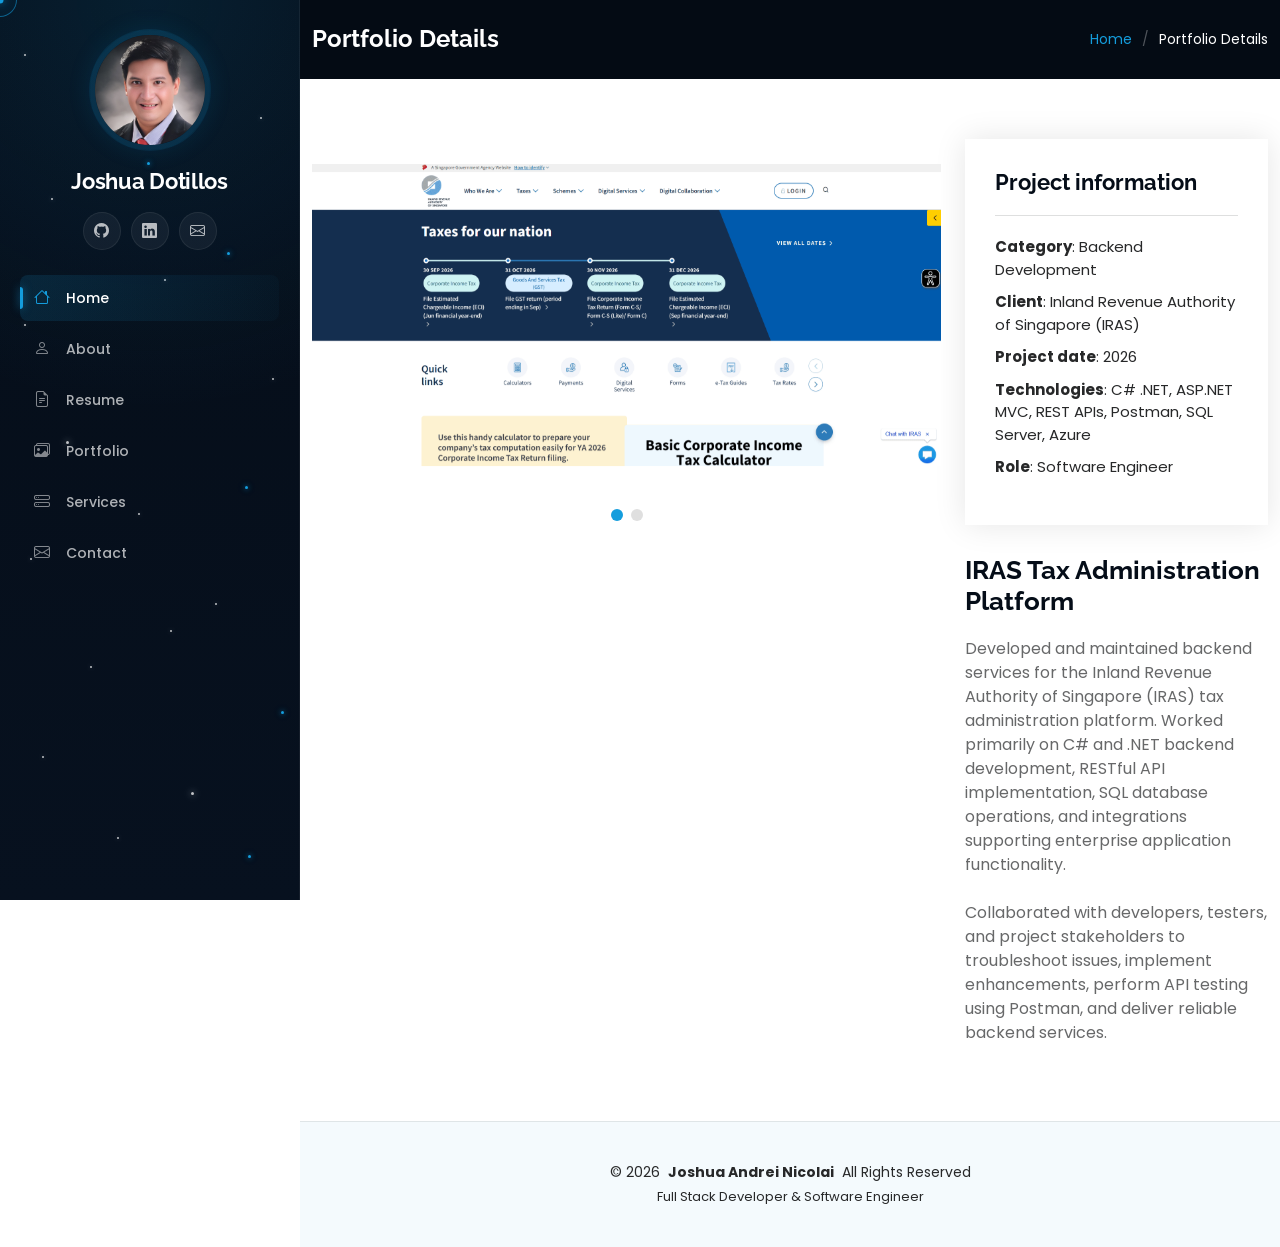
==== commit 3000b927: "Adjusted Resume and moved the links to netlify.app" ====
--- a/portfolio-details-iras.html
+++ b/portfolio-details-iras.html
@@ -86,42 +86,42 @@
             <nav id="navmenu" class="navmenu">
                 <ul>
                     <li>
-                        <a href="https://joshuadotillos.github.io/Website/#hero" class="active">
+                        <a href="https://joshuadotillos.netlify.app/#hero" class="active">
                             <i class="bi bi-house navicon"></i>
                             <span>Home</span>
                         </a>
                     </li>
 
                     <li>
-                        <a href="https://joshuadotillos.github.io/Website/#about">
+                        <a href="https://joshuadotillos.netlify.app/#about">
                             <i class="bi bi-person navicon"></i>
                             <span>About</span>
                         </a>
                     </li>
 
                     <li>
-                        <a href="https://joshuadotillos.github.io/Website/#resume">
+                        <a href="https://joshuadotillos.netlify.app/#resume">
                             <i class="bi bi-file-earmark-text navicon"></i>
                             <span>Resume</span>
                         </a>
                     </li>
 
                     <li>
-                        <a href="https://joshuadotillos.github.io/Website/#portfolio">
+                        <a href="https://joshuadotillos.netlify.app/#portfolio">
                             <i class="bi bi-images navicon"></i>
                             <span>Portfolio</span>
                         </a>
                     </li>
 
                     <li>
-                        <a href="https://joshuadotillos.github.io/Website/#services">
+                        <a href="https://joshuadotillos.netlify.app/#services">
                             <i class="bi bi-hdd-stack navicon"></i>
                             <span>Services</span>
                         </a>
                     </li>
 
                     <li>
-                        <a href="https://joshuadotillos.github.io/Website/#contact">
+                        <a href="https://joshuadotillos.netlify.app/#contact">
                             <i class="bi bi-envelope navicon"></i>
                             <span>Contact</span>
                         </a>
--- a/Content/assets/css/main.css
+++ b/Content/assets/css/main.css
@@ -1567,9 +1567,16 @@
 .portfolio .portfolio-content {
   position: relative;
   overflow: hidden;
+  aspect-ratio: 16 / 9;
+  background: #f4fafd;
 }
 
 .portfolio .portfolio-content img {
+  width: 100%;
+  height: 100%;
+  object-fit: cover;
+  object-position: center;
+  display: block;
   transition: 0.3s;
 }
 
@@ -1838,56 +1845,6 @@
 .contact .info-item:hover i {
   background: var(--accent-color);
   color: var(--contrast-color);
-}
-
-.contact .php-email-form {
-  background-color: var(--surface-color);
-  height: 100%;
-  padding: 30px;
-  box-shadow: 0px 0px 20px rgba(0, 0, 0, 0.1);
-}
-
-@media (max-width: 575px) {
-  .contact .php-email-form {
-    padding: 20px;
-  }
-}
-
-.contact .php-email-form input[type=text],
-.contact .php-email-form input[type=email],
-.contact .php-email-form textarea {
-  font-size: 14px;
-  padding: 10px 15px;
-  box-shadow: none;
-  border-radius: 0;
-  color: var(--default-color);
-  background-color: var(--surface-color);
-  border-color: color-mix(in srgb, var(--default-color), transparent 80%);
-}
-
-.contact .php-email-form input[type=text]:focus,
-.contact .php-email-form input[type=email]:focus,
-.contact .php-email-form textarea:focus {
-  border-color: var(--accent-color);
-}
-
-.contact .php-email-form input[type=text]::placeholder,
-.contact .php-email-form input[type=email]::placeholder,
-.contact .php-email-form textarea::placeholder {
-  color: color-mix(in srgb, var(--default-color), transparent 70%);
-}
-
-.contact .php-email-form button[type=submit] {
-  color: var(--contrast-color);
-  background: var(--accent-color);
-  border: 0;
-  padding: 10px 30px;
-  transition: 0.4s;
-  border-radius: 50px;
-}
-
-.contact .php-email-form button[type=submit]:hover {
-  background: color-mix(in srgb, var(--accent-color), transparent 25%);
 }
 
 /*--------------------------------------------------------------
@@ -2347,7 +2304,7 @@
     padding: 0;
   }
 
-  .img-fluid{
+  .profile-img.img-fluid{
     max-width: 50%;
   }
 
